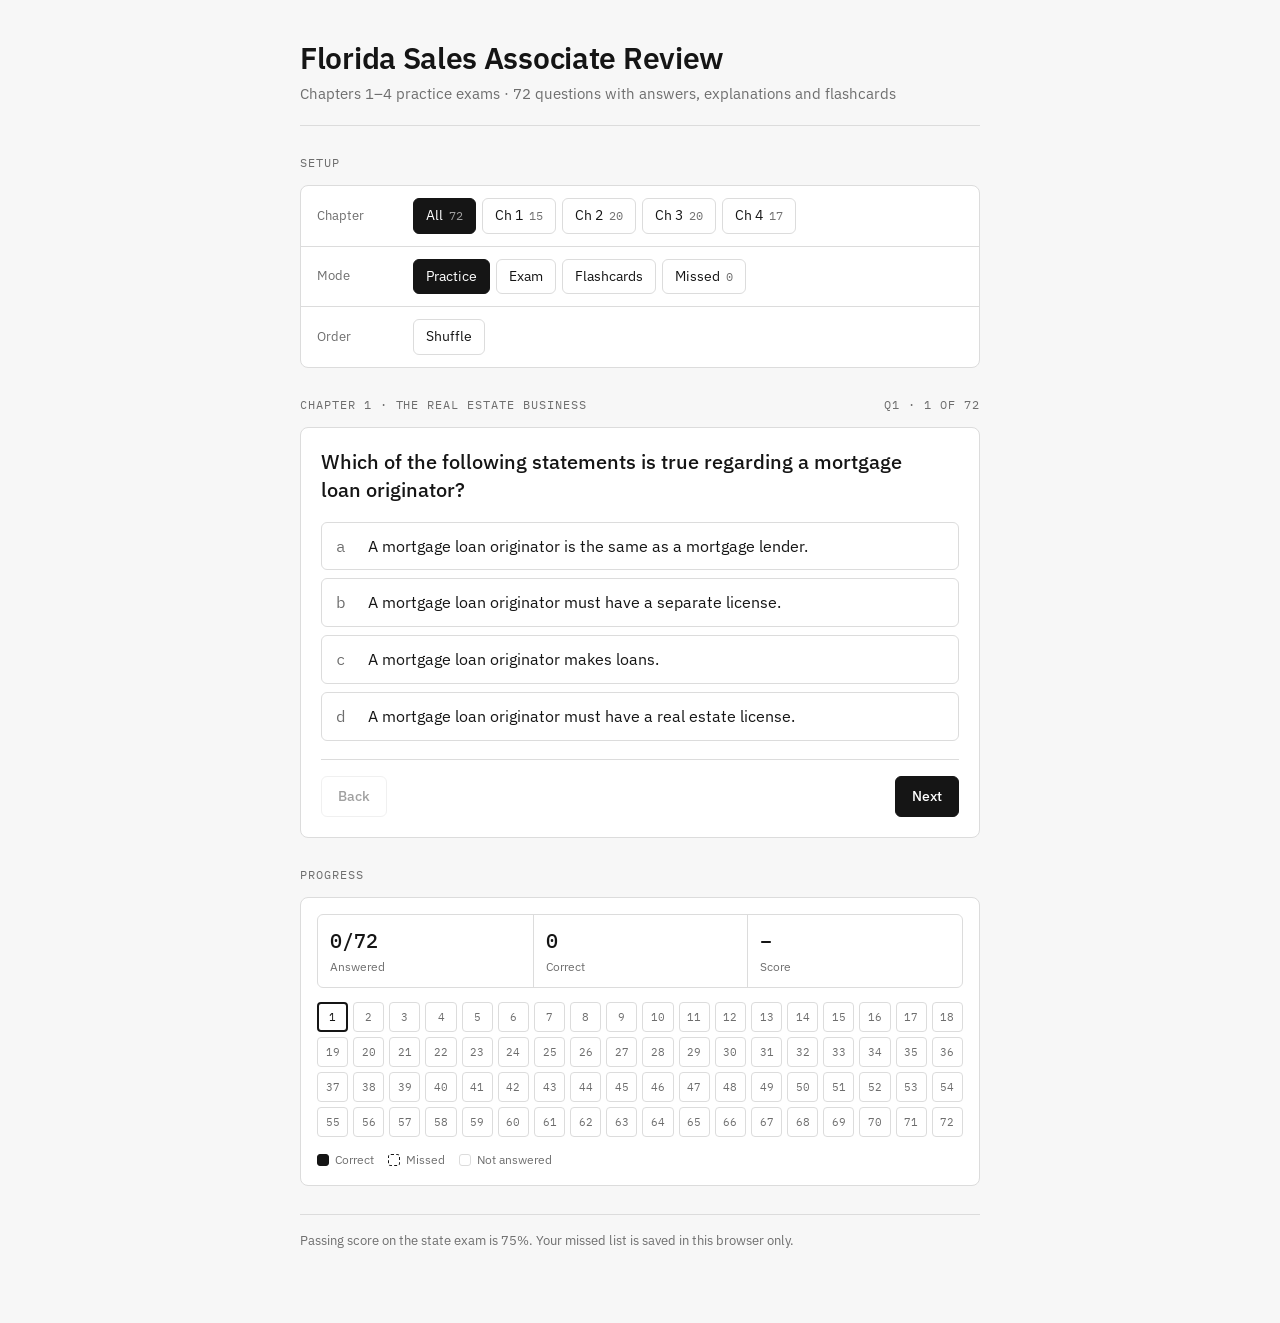
==== real-estate/index.html @ a00d0555 "Finish Chapter 3 deck from the book (56 cards) Group license, multiple licenses and null and void no" ====
<!doctype html>
<html lang="en">
<head>
<meta charset="utf-8">
<meta name="viewport" content="width=device-width, initial-scale=1, viewport-fit=cover">
<meta name="description" content="Practice exam questions for Chapters 1–4 of the Florida Real Estate Sales Associate pre-license course, with answers and explanations.">
<title>Florida Sales Associate Review</title>
<link rel="preconnect" href="https://fonts.googleapis.com">
<link rel="preconnect" href="https://fonts.gstatic.com" crossorigin>
<link rel="stylesheet" href="https://fonts.googleapis.com/css2?family=IBM+Plex+Sans:wght@400;500;600&family=IBM+Plex+Mono:wght@400;500&display=swap">
<style>
/* Layout: one narrow column of three labeled sections (Setup, Question, Progress); grayscale only */
:root{
  --bg:#f7f7f7; --surface:#ffffff; --ink:#151515; --muted:#6e6e6e; --line:#dcdcdc; --soft:#efefef;
  --f-body:"IBM Plex Sans",ui-sans-serif,system-ui,-apple-system,"Segoe UI",sans-serif;
  --f-mono:"IBM Plex Mono",ui-monospace,SFMono-Regular,Menlo,monospace;
}
@media (prefers-color-scheme: dark){:root:not([data-theme="light"]){
  --bg:#121212; --surface:#1b1b1b; --ink:#ececec; --muted:#9a9a9a; --line:#333333; --soft:#262626; color-scheme:dark}}
:root[data-theme="dark"]{
  --bg:#121212; --surface:#1b1b1b; --ink:#ececec; --muted:#9a9a9a; --line:#333333; --soft:#262626; color-scheme:dark}
*{box-sizing:border-box}
[hidden]{display:none!important}
html{-webkit-text-size-adjust:100%}
body{background:var(--bg);color:var(--ink);font-family:var(--f-body);font-size:16px;line-height:1.55;
  padding-left:max(16px,env(safe-area-inset-left,0px));padding-right:max(16px,env(safe-area-inset-right,0px));padding-block:32px 64px}
.wrap{max-width:680px;margin:0 auto;display:flex;flex-direction:column;gap:28px}
header{display:flex;flex-direction:column;gap:6px;padding-bottom:20px;border-bottom:1px solid var(--line)}
h1{font-weight:600;font-size:clamp(24px,5vw,30px);line-height:1.2;margin:0;letter-spacing:-.01em}
.sub{color:var(--muted);margin:0;font-size:15px}

.section{display:flex;flex-direction:column;gap:12px}
.section-h{display:flex;justify-content:space-between;align-items:baseline;gap:12px;
  font-family:var(--f-mono);font-size:12px;letter-spacing:.08em;text-transform:uppercase;color:var(--muted)}
.panel{background:var(--surface);border:1px solid var(--line);border-radius:8px}

/* Setup */
.setup .row{display:grid;grid-template-columns:84px 1fr;gap:12px;align-items:center;padding:12px 16px}
.setup .row + .row{border-top:1px solid var(--line)}
.setup .key{font-size:13px;color:var(--muted)}
.seg{display:flex;flex-wrap:wrap;gap:6px;min-width:0}
.chip{font:inherit;font-size:14px;border:1px solid var(--line);background:var(--surface);color:var(--ink);
  padding:6px 12px;border-radius:6px;cursor:pointer}
.chip:hover{border-color:var(--ink)}
.chip[aria-pressed="true"]{background:var(--ink);border-color:var(--ink);color:var(--surface)}
.chip .n{font-family:var(--f-mono);font-size:12px;opacity:.6;margin-left:6px}
.chip:focus-visible,.opt:focus-visible,.btn:focus-visible,.dot:focus-visible{outline:2px solid var(--ink);outline-offset:2px}

/* Question */
.card{padding:20px;display:flex;flex-direction:column;gap:18px}
.qtext{font-weight:500;font-size:clamp(18px,4vw,20px);line-height:1.4;margin:0;text-wrap:pretty}
.opts{display:flex;flex-direction:column;gap:8px}
.opt{font:inherit;text-align:left;display:grid;grid-template-columns:22px 1fr auto;gap:10px;align-items:start;width:100%;
  background:var(--surface);border:1px solid var(--line);border-radius:6px;padding:11px 14px;color:var(--ink);cursor:pointer}
.opt:hover:not(:disabled){border-color:var(--ink)}
.opt .k{font-family:var(--f-mono);color:var(--muted)}
.opt .tag{font-family:var(--f-mono);font-size:12px;color:var(--muted);white-space:nowrap}
.opt.sel{border-color:var(--ink);background:var(--soft)}
.opt.right{border:2px solid var(--ink);padding:10px 13px;background:var(--soft)}
.opt.right .k,.opt.right .tag{color:var(--ink)}
.opt.wrong{border-style:dashed;color:var(--muted)}
.opt.wrong .txt{text-decoration:line-through}
.opt:disabled{cursor:default}
.why{background:var(--soft);border-radius:6px;padding:12px 14px;display:flex;flex-direction:column;gap:4px}
.why strong{font-size:14px;font-weight:600}
.why p{margin:0}
.nav{display:flex;gap:8px;justify-content:space-between;flex-wrap:wrap;padding-top:16px;border-top:1px solid var(--line)}
.nav .right{display:flex;gap:8px;flex-wrap:wrap}
.btn{font:inherit;font-weight:500;font-size:14px;border-radius:6px;padding:9px 16px;cursor:pointer;border:1px solid var(--line);background:var(--surface);color:var(--ink)}
.btn:hover:not(:disabled){border-color:var(--ink)}
.btn.primary{background:var(--ink);border-color:var(--ink);color:var(--surface)}
.btn:disabled{opacity:.4;cursor:default}

/* Flashcards */
.flash{font:inherit;color:var(--ink);width:100%;min-height:260px;display:flex;flex-direction:column;justify-content:center;align-items:center;
  gap:14px;text-align:center;padding:28px 22px;background:var(--surface);border:1px solid var(--line);border-radius:8px;cursor:pointer;
  box-shadow:0 1px 0 var(--line),0 4px 0 -1px var(--surface),0 5px 0 -1px var(--line)}
.flash:hover{border-color:var(--ink)}
.flash:focus-visible{outline:2px solid var(--ink);outline-offset:2px}
.flash.back{background:var(--soft)}
.flash .side{font-family:var(--f-mono);font-size:12px;letter-spacing:.08em;text-transform:uppercase;color:var(--muted)}
.flash .fq{font-weight:500;font-size:clamp(18px,4vw,21px);line-height:1.4;max-width:46ch;text-wrap:pretty}
.flash .fa{font-weight:600;font-size:clamp(18px,4vw,21px);line-height:1.4;max-width:46ch;text-wrap:pretty}
.flash .fa .k{font-family:var(--f-mono);font-weight:500;margin-right:8px}
.flash .fw{color:var(--muted);max-width:52ch;font-size:15px}
.flash .hint{font-size:13px;color:var(--muted)}
@media (prefers-reduced-motion:no-preference){.flash .fq,.flash .fa,.flash .fw{animation:fadeIn .18s ease-out}}
@keyframes fadeIn{from{opacity:.2}to{opacity:1}}

/* Progress */
.progress{padding:16px;display:flex;flex-direction:column;gap:14px}
.stats{display:grid;grid-template-columns:repeat(3,1fr);gap:0;border:1px solid var(--line);border-radius:6px}
.stat{padding:10px 12px;display:flex;flex-direction:column;gap:2px}
.stat + .stat{border-left:1px solid var(--line)}
.stat b{font-family:var(--f-mono);font-weight:500;font-size:20px;font-variant-numeric:tabular-nums}
.stat span{font-size:12px;color:var(--muted)}
.rail{display:grid;grid-template-columns:repeat(auto-fill,minmax(30px,1fr));gap:5px}
.dot{height:30px;border-radius:4px;border:1px solid var(--line);background:var(--surface);font-family:var(--f-mono);font-size:11px;
  display:grid;place-items:center;cursor:pointer;color:var(--muted);padding:0}
.dot.cur{border:2px solid var(--ink);color:var(--ink)}
.dot.ok{background:var(--ink);border-color:var(--ink);color:var(--surface)}
.dot.no{border-style:dashed;border-color:var(--ink);color:var(--ink);text-decoration:line-through}
.dot.ans{background:var(--soft);color:var(--ink)}
.legend{display:flex;flex-wrap:wrap;gap:14px;font-size:12px;color:var(--muted)}
.legend i{display:inline-block;width:12px;height:12px;border-radius:3px;border:1px solid var(--line);vertical-align:-2px;margin-right:6px}
.legend .l-ok{background:var(--ink);border-color:var(--ink)}
.legend .l-no{border:1px dashed var(--ink)}

/* Score */
.score{padding:20px;display:flex;flex-direction:column;gap:16px}
.big{font-family:var(--f-mono);font-size:48px;font-weight:500;line-height:1;font-variant-numeric:tabular-nums}
.pass{font-weight:500}
.bars{display:flex;flex-direction:column;gap:8px}
.bar{display:grid;grid-template-columns:84px 1fr 48px;gap:10px;align-items:center;font-size:14px}
.track{height:8px;border-radius:4px;background:var(--soft);overflow:hidden}
.fill{height:100%;background:var(--ink)}
.bar .v{font-family:var(--f-mono);font-size:13px;text-align:right;font-variant-numeric:tabular-nums}
.empty{color:var(--muted);text-align:center;padding:28px 16px}
footer{color:var(--muted);font-size:13px;padding-top:16px;border-top:1px solid var(--line)}
@media (max-width:440px){.setup .row{grid-template-columns:1fr;gap:8px}}
@media (prefers-reduced-motion:no-preference){.opt,.chip,.dot,.btn{transition:background .12s,border-color .12s}}
</style>
</head>
<body>
<div class="wrap">
  <header>
    <h1>Florida Sales Associate Review</h1>
    <p class="sub">Chapters 1–4 practice exams · 72 questions with answers, explanations and flashcards</p>
  </header>

  <section class="section setup" aria-labelledby="h-setup">
    <div class="section-h" id="h-setup"><span>Setup</span></div>
    <div class="panel">
      <div class="row">
        <span class="key">Chapter</span>
        <div class="seg" id="chapters" role="group" aria-label="Chapter"></div>
      </div>
      <div class="row">
        <span class="key">Mode</span>
        <div class="seg" role="group" aria-label="Mode">
          <button class="chip" id="m-practice" data-mode="practice">Practice</button>
          <button class="chip" id="m-exam" data-mode="exam">Exam</button>
          <button class="chip" id="m-flash" data-mode="flash">Flashcards</button>
          <button class="chip" id="m-missed" data-mode="missed">Missed<span class="n" id="missedN">0</span></button>
        </div>
      </div>
      <div class="row">
        <span class="key">Order</span>
        <div class="seg"><button class="chip" id="shuffle" aria-pressed="false">Shuffle</button></div>
      </div>
    </div>
  </section>

  <section class="section" aria-labelledby="h-q">
    <div class="section-h" id="h-q"><span id="qLabel">Question</span><span id="qCount"></span></div>
    <div class="panel" id="main"></div>
  </section>

  <section class="section" aria-labelledby="h-p">
    <div class="section-h" id="h-p"><span>Progress</span></div>
    <div class="panel progress">
      <div class="stats">
        <div class="stat"><b id="sDone">0</b><span>Answered</span></div>
        <div class="stat"><b id="sRight">0</b><span id="sRightL">Correct</span></div>
        <div class="stat"><b id="sPct">–</b><span>Score</span></div>
      </div>
      <div class="rail" id="rail" aria-label="Question navigator"></div>
      <div class="legend"><span><i class="l-ok"></i><span id="lgOk">Correct</span></span><span><i class="l-no"></i><span id="lgNo">Missed</span></span><span><i></i>Not answered</span></div>
    </div>
  </section>

  <footer>Passing score on the state exam is 75%. Your missed list is saved in this browser only.</footer>
</div>

<script>
const CH = {1:"The Real Estate Business",2:"License Law & Qualifications",3:"License Law & Commission Rules",4:"Authorized Relationships"};
const Q = [
// ---------- Chapter 1 ----------
[1,"Which of the following statements is true regarding a mortgage loan originator?",["A mortgage loan originator is the same as a mortgage lender.","A mortgage loan originator must have a separate license.","A mortgage loan originator makes loans.","A mortgage loan originator must have a real estate license."],1,"Loan originators are licensed separately under F.S. 494. They take applications and negotiate terms; the lender is the one that actually funds the loan."],
[1,"A real estate appraiser's fee for professional service is based on which of the following?",["A percentage of the property's gross income","A percentage of the fair market value of the property","The time and difficulty of the appraisal","A percentage of the property's sales price"],2,"Basing the fee on value or price would give the appraiser a stake in the result. The fee reflects the work involved."],
[1,"Which of the following best describes the real estate brokerage business?",["Service business","Simple business","Business with few opportunities available","Construction business"],0,"Brokers sell a service: bringing buyers and sellers together. They don't produce a product."],
[1,"When a developer completes construction of a new subdivision, all streets, electric, water, and sewer installation are finished and deeded to the city or county. What is this process called?",["A quit claim deed","An easement","Annexation","Dedication"],3,"Dedication is giving private land or improvements to the public for public use."],
[1,"All of the following are responsibilities of a property manager, EXCEPT:",["Renting property for an absentee owner","Collecting rent","Overseeing maintenance","Preparing leases"],3,"Renting, collecting rent and maintenance are core property-management work. Drafting a lease from scratch is legal work for an attorney."],
[1,"What does the term \"farming\" refer to in real estate?",["Specializing in one geographic area","Working in a cooperative manner","Specializing in agricultural properties","Specializing in the sales of orange groves or cattle farms"],0,"Farming means working one neighborhood or area so you become the go-to agent there."],
[1,"Which insurance policies can a real estate licensee offer to the public without additional state licensing?",["Flood insurance","Fire insurance","Renter's insurance","None of the above"],3,"Selling any insurance requires a separate insurance license."],
[1,"What is the purpose of the National Association of REALTORS?",["Preserve the right of individuals to own real property through an exchange of information","Organize antigovernment activities","Promote unethical practice of real estate professionals","Award unearned educational designations"],0,"NAR's mission is protecting the right to own property and sharing information among members."],
[1,"What does the designation of REALTOR signify?",["Anyone in possession of a real estate license is a REALTOR.","The designation identifies the real estate professional as a member of NAR.","The designation is evidence that the licensee has an extensive background in the real estate profession.","The designation is evidence that the licensee has completed extensive real estate studies."],1,"REALTOR is a trademark that means NAR membership. It says nothing about experience or education."],
[1,"A developer contracts to build a home according to the buyer's specifications. This is an example of which type of building?",["Tract","Custom","Speculative","Subdivision"],1,"Built to a specific buyer's specs is custom. Speculative is built before a buyer exists."],
[1,"The federal, state, and local governments all play a role in the regulation of real estate. In which of the following areas would the local government have the most impact?",["Property taxes, building moratoriums, and zoning","Primary and secondary mortgage markets","Documentary stamp taxes, intangible taxes, and note taxes","Civil rights enforcement and monetary policy"],0,"Counties and cities set zoning, building moratoriums and property taxes. Doc stamps are state; mortgage markets and monetary policy are federal."],
[1,"Which of the following best describes licensees who are involved in business opportunity brokerage?",["They must be able to analyze financial statements and understand balance sheets.","They are not required to know much about the business they are selling.","They must have a separate license.","They never become involved in the tax aspects of the business."],0,"Selling a business means valuing it, so you need to read its financials. No separate license is required."],
[1,"Real estate licensees are expected to be knowledgeable in all of the following areas, EXCEPT:",["Marketing","Valuation","Property transfer","Accounting"],3,"Marketing, valuation and property transfer are everyday licensee work. Accounting is a separate profession."],
[1,"Which service provided by real estate licensees requires the most experience and knowledge?",["Property management","Counseling","Appraising","Agricultural sales"],1,"Counseling means giving expert advice across every area of real estate, so it takes the broadest experience."],
[1,"An appraiser, who is registered, licensed, or certified under F.S. 475, Part II, must be utilized in which of the following?",["All appraisals","Comparative market analysis (CMA)","Broker price opinion (BPO)","Valuation in non-federally related transactions"],0,"Only a registered, licensed or certified appraiser may perform an \"appraisal.\" Licensees can still give CMAs and BPOs."],
// ---------- Chapter 2 ----------
[2,"In what year was the Florida Real Estate Commission created?",["1932","1925","1923","1919"],2,"FREC was created in 1923."],
[2,"What is the purpose of the real estate license law?",["To protect the public","To protect licensees","To clarify the law","To grant licenses"],0,"License law exists to protect the public from incompetent or dishonest practitioners."],
[2,"Why was the Florida Real Estate Commission created?",["To protect the public","To administer and enforce the law","To discipline licensees","To award professional designations"],0,"Same reason as the law itself: protecting the public. Enforcement and discipline are how it does that."],
[2,"A sales associate failed to complete the required post-license education prior to renewal. What is the status of the license?",["Revoked","Suspended","Involuntarily inactive","Void"],3,"A sales associate who misses post-license education has a null and void license. They would have to start over."],
[2,"What does the registration of an active sales associate with the Department refer to?",["Placing and keeping on record the sales associate's name and home address","Placing and keeping on record the sales associate's name, home address, and business address of their employing broker","The broker's name and business address","Placing and keeping on record the sales associate's name and the business address of their employer"],1,"Registration records the licensee's name, home address and the employing broker's business address."],
[2,"How may a licensed sales associate be paid by their owner-developer?",["On a salary basis only","On a commission basis only","On a commission basis without a bonus","On a commission or salary basis"],3,"A sales associate registered with an owner-developer can be paid salary or commission."],
[2,"What are the minimum employment requirements for a licensed sales associate to qualify for a real estate broker's license?",["Employed for 6 months under one actively licensed broker","Employed for 12 months under one actively licensed broker","Employed for 24 months under one or more actively licensed brokers","Employed for 6 months under one or more actively licensed brokers"],2,"24 months active as a sales associate under one or more brokers, within the 5 years before applying."],
[2,"How many hours of post-license education are required to renew a broker license?",["14","30","45","60"],3,"Brokers need 60 hours post-license. Sales associates need 45."],
[2,"All of the following services require a real estate license, EXCEPT:",["Leasing","Mortgaging","Buying","Selling"],1,"Mortgage activity is licensed under F.S. 494, not 475."],
[2,"All of the following information appears on a Florida real estate license, EXCEPT:",["The seal of the state of Florida","An expiration date","The signature of the governor","The name of the secretary of Department of Business and Professional Regulation"],2,"The license shows the state seal, an expiration date and the DBPR secretary's name. The governor does not sign it."],
[2,"What must an applicant for a real estate license do if they have been convicted of a crime?",["The applicant must disclose the crime only if it was a felony or resulted in jail time.","The applicant does not need to disclose it on the application unless there was an order of restitution.","The applicant must disclose all arrests and convictions.","The applicant must disclose all convictions on the application."],3,"Every conviction must be disclosed, including pleas of guilty or no contest and sealed records. Arrests alone are not required."],
[2,"Which condition must exist for an applicant to qualify for a Florida real estate license?",["The applicant must be a citizen of the United States.","The applicant must be a Florida resident.","The applicant must be at least 21 years of age.","The applicant must have a high school education or equivalent."],3,"Requirements are age 18, a high school diploma or equivalent, and honesty and good character. Citizenship and residency are not required."],
[2,"Which of the following statements best describes an attorney-in-fact?",["An attorney-in-fact must be a member of the Florida Bar.","An attorney-in-fact may be paid a commission for services of real estate.","An attorney-in-fact is authorized by a power of attorney to act for another.","An attorney-in-fact is required to hold an active real estate license."],2,"An attorney-in-fact is anyone holding a power of attorney. They don't need to be a lawyer and can't take a commission."],
[2,"Which individual is exempt from the licensing requirements of Florida Statute 475?",["A partner in a real estate partnership who receives compensation in excess of their interest in the partnership for performance of real estate services on behalf of the partnership","A condominium manager who is paid on a commission basis for rentals of less than one year","An appraiser who is certified under Florida Statute 475, Part II, when performing brokerage services","An attorney who performs legal duties in connection with a real estate transaction"],3,"Attorneys doing legal work are exempt. The partner is paid beyond their share, the condo manager is paid commission, and the appraiser is doing brokerage, so none of them are exempt."],
[2,"Complete this statement. An actively licensed attorney who is a member in good standing with the Florida Bar ______.",["May charge commissions in connection with real estate activities","Is exempt from continuing education requirements to maintain a real estate license","Is not allowed to simultaneously hold a real estate license","May be licensed as a broker but not as a sales associate"],1,"Florida Bar members who hold a real estate license are exempt from the continuing education requirement."],
[2,"What is a broker associate?",["A broker who employs sales associates","A sales associate","A broker who is employed as a sales associate","A sales associate who is employed as a broker"],2,"A broker associate holds a broker license but works under another broker, the way a sales associate does."],
[2,"Florida has an agreement with some other states that recognizes the similarity in education and experience requirements for licensees. What is the agreement called?",["Reciprocity","Mutual recognition","Cooperative licensure","Intrastate licensing"],1,"Florida uses mutual recognition agreements. Applicants from those states take a 40-question Florida law exam."],
[2,"Which of the following statements is true regarding a plumber who has been appointed by a court to appraise a small business?",["The plumber is in violation of F.S. 475.","The plumber may charge a commission.","The plumber may do so and be paid a fee.","The plumber must first be licensed under F.S. 475, Part II."],2,"Anyone appointed by a court is exempt and may be paid a fee."],
[2,"All of the following individuals are exempt from the real estate license law, EXCEPT:",["Employees of a corporation who are paid on a salary basis","Partners in a partnership who receive a pro rata share of the profits","Condominium managers who rent units within the complex for periods up to one year","Funeral directors performing duties of real estate for compensation"],3,"Funeral directors have no exemption. Doing real estate work for pay requires a license."],
[2,"A Georgia broker with extensive experience in conducting auctions was asked by a local real estate broker to auction a small motel in Jacksonville. The auction did not result in a sale. The Florida broker paid the Georgia broker for out-of-pocket expenses, but did not pay a commission. Which of the following statements is correct?",["The Georgia broker violated license law.","The Florida broker did not violate license law.","The Florida broker is not subject to discipline by the Commission.","The transaction is perfectly within the license law."],0,"Auctioning Florida real estate in expectation of compensation requires a Florida license. Not getting paid does not cure it, and the Florida broker also violated the law by using an unlicensed person."],
// ---------- Chapter 3 ----------
[3,"The Department of Business and Professional Regulation has the authority to issue all of the following, EXCEPT:",["A cease-and-desist order","A subpoena","An injunction","A notice of noncompliance"],2,"Only a court issues an injunction. DBPR can go to court to ask for one."],
[3,"What is the maximum number of years a member may serve on the Florida Real Estate Commission?",["4","8","12","No maximum"],3,"Members serve 4-year terms and may not serve more than two consecutive terms, but there is no maximum number of years overall."],
[3,"Which statement is true regarding the secretary of the Department of Business and Professional Regulation?",["The secretary is a member of the Florida Real Estate Commission.","The secretary is appointed by the governor.","The secretary must be an attorney.","The secretary answers to the state legislature in the performance of duties."],1,"The governor appoints the DBPR secretary, with Senate confirmation."],
[3,"The Division of Real Estate is an administrative part of which of the following?",["The state of Florida","The Department of Commerce","The Department of Banking","The Department of Business and Professional Regulation"],3,"The Division of Real Estate sits inside DBPR."],
[3,"Which statement is true regarding examination questions and answers?",["They are published in the Administrative Weekly before appearing in an examination.","They may not be challenged.","They may be reviewed by any member of the public upon request.","They are confidential."],3,"Exam questions and answers are confidential. Applicants can still challenge a question through the proper process."],
[3,"Which of the following entities issues real estate licenses?",["The state of Florida","The Department of Business and Professional Regulation","The Department of Revenue","The Florida Real Estate Commission"],1,"FREC decides who qualifies. DBPR actually issues the license."],
[3,"After being active in the real estate business for over five years, a licensee's license expired on September 30th. What is the status of the license on October 1st?",["Suspended","Revoked","Involuntary inactive","Voluntary inactive"],2,"A license that isn't renewed goes involuntary inactive. After 2 years in that status it becomes null and void."],
[3,"The Florida Real Estate Commission held a meeting for the purpose of passing a new rule. This is an exercise of which Commission power?",["Executive","Quasi-legislative","Quasi-judicial","Ministerial"],1,"Making rules is quasi-legislative. Deciding discipline cases is quasi-judicial."],
[3,"Which of the following statements is true regarding the director of the Division of Real Estate?",["The director is appointed by the secretary of the Department of Business and Professional Regulation.","The director is a member of the Florida Real Estate Commission.","The director is not subject to confirmation or approval by the Florida Real Estate Commission.","The director answers only to the governor in the performance of their duties."],0,"The DBPR secretary appoints the director, subject to FREC approval."],
[3,"The Department of Business and Professional Regulation is created by which statute?",["F.S. 120","F.S. 455","F.S. 475","F.S. 494"],1,"F.S. 455 covers DBPR. 475 is real estate, 120 is administrative procedure, 494 is mortgage."],
[3,"If an applicant for a real estate license provides false information, they commit which of the following criminal violations?",["First-degree misdemeanor","Second-degree misdemeanor","Second-degree felony","Third-degree felony"],3,"Giving false information to get a license is a third-degree felony."],
[3,"What action may the Department take if it determines that an unlicensed person has operated in violation of a law or rule under its administration?",["None, since the Department has no jurisdiction over unlicensed individuals.","It may issue an injunction prohibiting such activity in the future.","It may imprison the violator for up to five years.","An administrative fine of up to $5,000 may be imposed."],3,"DBPR can fine unlicensed activity up to $5,000 per offense. It cannot imprison anyone or issue an injunction itself."],
[3,"Educational requirements of applicants for a real estate license are promulgated under what authority of the Florida Real Estate Commission?",["Ministerial","Executive","Quasi-legislative","Quasi-judicial"],2,"Setting education requirements is rulemaking, which is quasi-legislative."],
[3,"When is a request for the renewal of a license effective?",["When received by the Department","The day following expiration","On the date the application is mailed","On the date indicated on the license"],0,"A renewal request takes effect when DBPR receives it."],
[3,"When does a real estate license expire?",["On the date shown on the license","Every two years","On the effective date","At the end of one year"],0,"A license expires on the date printed on it, either March 31 or September 30."],
[3,"New Commission rules must be approved by which of the following?",["The Department of Business and Professional Regulation","The secretary of state","The governor","No one"],3,"FREC adopts its own rules without anyone else signing off."],
[3,"How long may a license remain in voluntary inactive status?",["Two years","Four years","Ten years","Indefinitely"],3,"A voluntarily inactive license can stay that way as long as it keeps getting renewed."],
[3,"Which of the following best describes certificates that are entered into court as evidence?",["Of no value","Disqualified","Prima facie evidence","Proof of a fact"],2,"DBPR certificates count as prima facie evidence: accepted as true unless someone disproves them."],
[3,"Violations of the Commission rules are prosecuted by which agency?",["Florida BAR Association","Department of Business and Professional Regulation","Florida State Attorney General","Sheriff of the county in which the violation occurred"],1,"DBPR investigates and prosecutes rule violations. FREC hears the case and decides."],
[3,"A sales associate is employed by a broker Monday through Friday and for a builder on the weekends. The sales associate feels the added experience is beneficial especially since both employers pay an attractive commission split. Which statement is correct?",["The sales associate must obtain a group license.","Multiple licenses are required in this situation.","This arrangement violates the license law.","This is permissible if both employers agree to the arrangement."],2,"A sales associate can be registered with only one employer at a time."],
// ---------- Chapter 4 ----------
[4,"Who owes fiduciary duties in a single agency relationship?",["The broker only","The principal only","Both parties","Neither party"],0,"The agent (broker) owes fiduciary duties to the principal. It doesn't run the other way."],
[4,"All of the following activities are exempt from the requirement to provide disclosures under the Brokerage Relationship Disclosure Act, EXCEPT:",["Sales staff at a new development center","Showing property to a party that is not being represented","A bona fide open house or model home showing that does not involve eliciting confidential information, the execution of a contractual offer or an agreement for representation, or negotiations concerning price terms, or conditions of a potential sale","Responding to general factual questions from a potential buyer or seller concerning properties that have been advertised for sale"],1,"Showing property to an unrepresented buyer is real brokerage work, so the disclosure is required."],
[4,"As an agent, a broker is employed by and acts on behalf of whom?",["A buyer","A seller","A customer","A principal"],3,"The principal is the person who hires the agent. That can be a buyer or a seller; a customer is the other party."],
[4,"In which of the following situations does a general agency relationship exist?",["When a broker is employed to market a property","When a sales associate is working with a customer","When a sales associate is employed by a broker","When a broker is employed by a buyer"],2,"A sales associate can do many tasks for their broker, which makes it general agency. Marketing one property is special agency."],
[4,"Broker Joan just received an oral offer to purchase a listed property. No earnest money accompanied the oral offer. Which of the following statements is correct?",["Joan must present the offer.","Joan should not present the offer since no earnest money deposit was received.","Joan must advise the customer that an earnest money deposit is required to make an offer valid.","Joan should reject the offer on behalf of the seller."],0,"Every offer must be presented to the seller, oral or written, with or without a deposit."],
[4,"Which of the following statements best describes a transaction broker?",["A transaction broker is an agent of both parties.","A transaction broker has fiduciary duties to the seller.","A transaction broker has fiduciary duties to the buyer.","A transaction broker may provide limited representation to both parties."],3,"A transaction broker gives limited representation to one or both parties and is not a fiduciary."],
[4,"An agent failed to advise a principal regarding the value of the owner's property prior to accepting a listing. Which fiduciary duty did the agent breach?",["Loyalty","Disclosure","Accounting","Obedience"],1,"The agent must disclose everything that affects the principal's interests, including the property's value."],
[4,"What is an agent required to do in an agency relationship?",["Obtain the highest price possible.","Attempt to obtain the most favorable price and terms on behalf of the principal.","Obtain the lowest price possible.","Negotiate the transaction to receive the highest possible commission."],1,"The duty is to try for the best price and terms for the principal. No agent can guarantee a result."],
[4,"When can an agent disclose confidential or harmful information about a principal?",["At any time","During the fiduciary relationship period only","After the transaction is completed and the fiduciary relationship is over","Never"],3,"Confidentiality continues after the relationship ends, unless the principal permits it or the law requires it."],
[4,"Each of the following is contained in the definition of a residential transaction, EXCEPT:",["Unimproved property intended for four units or fewer","Agricultural properties of ten acres or less","Leases with options to purchase all or a portion of improved property of four or fewer residential units","Dispositions of business interests involving property of five or more residential units"],3,"Residential means 1–4 units, vacant land for 1–4 units, or agricultural land of 10 acres or less. Five or more units is not residential."],
[4,"All of the following provide control of agency relationships, EXCEPT:",["F.S. 475","Common law","The Brokerage Relationship Disclosure Act","The Department of Financial Services"],3,"Agency is governed by F.S. 475, the Disclosure Act and common law. Financial Services has no role."],
[4,"Which of the following statements best describes policy and procedures manuals?",["Policy and procedures manuals are maintained by all real estate offices.","Policy and procedures manuals are required by law.","Policy and procedures manuals are a major cause of arguments.","Policy and procedures manuals are useful in maintaining good relations within a brokerage office."],3,"They aren't required, but they set expectations and prevent disputes inside the office."],
[4,"A broker has appointed two sales associates to act as agents in a nonresidential transaction, one for the seller and one for the buyer. Which statement is correct?",["This is an illegal dual agency.","The sales associates are referred to as designated sales associates.","Buyer and seller must have combined assets of $1 million.","The FREC will revoke the licenses of the broker and both sales associates."],1,"In nonresidential deals a broker can designate one associate for each side. Each party must have assets of $1 million or more (each, not combined)."],
[4,"Each of the following relationships is adversarial, EXCEPT:",["Arm's length","Buyer beware","Caveat emptor","Fiduciary"],3,"A fiduciary relationship is one of trust. The other three describe parties on opposite sides."],
[4,"In which circumstance are licensees expected to act with fairness and honesty?",["Single agency only","Transaction brokerage only","Nonrepresentation only","Any real estate transaction"],3,"Honesty and fair dealing are owed in every relationship, including no brokerage relationship."],
[4,"According to the Brokerage Relationship Disclosure Act, which is the only brokerage relationship form that must be signed or initialed?",["Single Agency Disclosure","Transaction Broker Disclosure","Consent to Transition to Transaction Broker","Important Information Disclosure"],2,"The principal must sign or initial the Consent to Transition before the broker changes from single agent to transaction broker."],
[4,"Which of the following statements is correct regarding a broker's authority to act on behalf of the principal?",["A broker can refuse offers on behalf of the principal.","A broker can buy the listed property without consent of the principal.","A broker must follow all legal instructions of the principal or withdraw.","A broker must ignore the instructions of a principal when the instructions are not in the best interests of the principal."],2,"Obedience means following all lawful instructions. If the broker can't, they withdraw."]
].map((r,i)=>({id:i,ch:r[0],q:r[1],o:r[2],a:r[3],why:r[4]}));
// number within chapter
{const c={};Q.forEach(x=>{c[x.ch]=(c[x.ch]||0)+1;x.num=c[x.ch];});}

// ---------- Flashcard decks ----------
// One deck per chapter. Each card: [front, back] or [front, back, note].
// A chapter with an empty deck uses its practice questions as cards until real cards are added.
const DECKS = {
  1: [
    ["Real estate brokerage", "A business in which a broker acts as an agent or intermediary between two or more people in the sale, purchase or rental of real estate, for compensation.", "Main activities: marketing, property transfer, market conditions and valuation."],
    ["Absentee owner", "Someone who buys income property as an investment and depends on professionals to manage it.", "These professionals are property managers."],
    ["Property management", "Managing income property for owners while maximizing the profitability of the investment.", "Absentee ownership is a big reason property management keeps growing."],
    ["Property manager", "Locates tenants, collects rent, and handles payment of taxes, insurance and other expenses.", "Paid a percentage of the rents collected. Does NOT write leases, but may assist with attorney-prepared leases."],
    ["Community association manager (CAM)", "A property manager working for a community association needs a CAM license when the association has more than 10 units or an annual budget over $100,000.", "F.S. 468.431(2)"],
    ["Business broker", "A real estate broker who specializes in the listing and sale of businesses.", "Must be able to analyze financial statements and understand balance sheets. No separate license needed."],
    ["Business opportunity", "The sale of a business, which includes going concern value in addition to the real property.", ""],
    ["Going concern value", "The value of a business as an operating company: its income, tangible and intangible assets, goodwill and property value.", ""],
    ["Appraisal", "Developing an independent, impartial and objective analysis or opinion of the value of real property.", "Appraisal fees are based on the time, effort and expense involved, never on the property's value."],
    ["Appraiser", "A person who develops appraisals. Must be registered, licensed or certified under F.S. 475, Part II.", "Appraisers must follow USPAP."],
    ["Comparative market analysis (CMA)", "A value estimate a licensee prepares from recent sales of similar properties in the same neighborhood.", "It uses many appraisal concepts but may NOT be called an appraisal."],
    ["Broker price opinion (BPO)", "A licensee's estimate of a property's likely selling price, often ordered by a lender in a short sale.", "Real estate licensees may be asked to complete a BPO. Less thorough than an appraisal, but more analysis than a basic CMA."],
    ["FIRREA", "Financial Institutions Reform, Recovery, and Enforcement Act of 1989.", "Title XI requires appraisals in federally related transactions to be done by state licensed or certified appraisers."],
    ["USPAP", "Uniform Standards of Professional Appraisal Practice, developed by the Appraisal Foundation.", "All appraisals, federally related or not, must be prepared in compliance with USPAP."],
    ["Federally related transaction", "A transaction in which a federally regulated lending institution makes a loan secured by real property.", "Requires an appraisal by a licensed or certified appraiser."],
    ["Counseling", "Analyzing existing or potential projects and giving expert advice, usually for a flat fee.", "Requires the highest level of knowledge and experience of any real estate service."],
    ["Farm area (target market)", "Concentrating on one neighborhood, or on one type or style of property.", "Called farming. Considered one of the best ways to succeed in real estate."],
    ["Multiple listing service (MLS)", "A marketing tool that puts your listings in front of thousands of other licensees, with a detailed database of properties for sale or lease.", "Access usually comes with local REALTOR association membership."],
    ["Follow-up", "Staying in touch with past customers to earn referrals and repeat business.", "Contact them at least twice a year: the anniversary of their purchase, flyers, notes or postcards with your name, photo and contact info."],
    ["Residential transaction", "Sale of improved residential property of 4 units or fewer, unimproved land intended for 4 units or fewer, or agricultural property of 10 acres or less.", "Also leases with an option to buy 4 or fewer units, and business interests in property of 4 or fewer units. F.S. 475.278(5)(a). Most licensees work in residential."],
    ["Agricultural sales", "Sales of farm and ranch property.", "Two common characteristics: large amounts of land and large sums of money."],
    ["Mortgage loan originator (MLO)", "An individual or business that arranges loans between lenders and borrowers. They do NOT make loans.", "Must have a separate license issued by the Florida Department of Financial Services (FDFS)."],
    ["Where can mortgage loans be obtained?", "Mortgage companies, commercial banks, savings and loans, credit unions, life insurance companies, trusts and individuals.", "Marked as a test question in your notes."],
    ["Property insurance", "A separate license is required to sell insurance.", "Property in a flood hazard area must have flood insurance to qualify as security for a loan."],
    ["Three phases of development and construction", "1. Land acquisition\n2. Subdividing and development\n3. Construction", "The subdivision plat map gets recorded during subdividing."],
    ["Subdivision plat map", "Map of a subdivision showing named streets and numbered blocks and lots, recorded once approved by the city or county.", "Building permits cannot be issued until the plat is part of the public record."],
    ["Dedication", "Ownership of the streets and sidewalks is conveyed from the developer to the city or county.", ""],
    ["Custom building", "Built to the customer's specifications.", "Know the definitions and examples of all three building types for the test."],
    ["Speculative building", "Built before a buyer is secured.", ""],
    ["Tract building", "A developer acquires a large tract of land, records a subdivision plat map, and uses a model center to sell.", ""],
    ["National Association of REALTORS (NAR)", "The nation's largest trade and professional association. Goal: preserving the right of individuals to own real property through an exchange of information.", "Members agree to follow a strict Code of Ethics."],
    ["REALTOR", "A registered trademark that may be used only by members of NAR.", "Having a license does not make someone a REALTOR."],
    ["Florida REALTORS (FAR)", "The Florida Association of REALTORS, the largest trade association in the state.", "Offers legal advice, forms, market studies, technology and education to members."],
    ["Local Board (Association) of REALTORS", "Joining a local board also gives membership in FAR and NAR.", "If a broker is a member, all of their sales associates must also join. Non-members may not call themselves REALTORS and don't get MLS access."],
    ["Role of government: local level", "Planning and zoning, property taxation, building and health codes, and building moratoriums.", "Marked as on the test in your notes."],
    ["Role of government: state level", "Developments of Regional Impact (DRI), DEP and DEO; roads, waterways and multi-county issues.", "The state can offer opportunities like tax reductions."],
    ["Role of government: federal level", "Legislation and policy, especially lending. The Federal Reserve's monetary policy has a daily effect on real estate.", ""]
  ],
  2: [
    ["Purpose of the license law (F.S. 475)", "To protect the public.", "F.S. 475 is the Florida Real Estate License Law. Your note: 475 = protect the public."],
    ["Caveat emptor", "\"Let the buyer beware.\" Before license laws, there was no warranty that a property was fit for ordinary use.", "The exception was fraud: if the seller actively concealed defects or made material misrepresentations."],
    ["1919", "California enacted the first real estate license law.", "Your note: important. 1919 is the first real estate license law."],
    ["1923", "Florida enacted its first real estate license law.", "It didn't work well: violations had to be pursued in the courts, which was slow and expensive."],
    ["1925", "The Florida Real Estate Commission (FREC) was created to administer and enforce the law.", "This removed the need for court enforcement."],
    ["1941", "The Real Estate License Law was officially designated Chapter 475 of the Florida Statutes.", ""],
    ["1979 and 1982", "1979: the Commission was renamed the Board of Real Estate and placed under the new Department of Professional Regulation (DPR).\n1982: a Division of Real Estate was created and the name Florida Real Estate Commission was restored.", ""],
    ["1991", "F.S. 475 was split into Part I (real estate licensees) and Part II (appraisers).", "Part II created the Florida Real Estate Appraisal Board (FREAB) for appraisers in federally related transactions."],
    ["1993", "The Department of Professional Regulation and the Department of Business Regulation were combined into the Department of Business and Professional Regulation (DBPR).", "New disclosure requirements were also added to F.S. 475 that year."],
    ["FREC", "Florida Real Estate Commission. Called \"the Commission.\"", ""],
    ["DBPR", "Department of Business and Professional Regulation. Called \"the Department.\"", "The Division of Real Estate (DRE) sits inside DBPR."],
    ["License / Licensee", "License: any permit, registration, certificate or license issued by the Department.\nLicensee: any person who has been issued one.", ""],
    ["When is a real estate license required?", "When ALL four are present:\n1. Performing a service of real estate\n2. In the state of Florida\n3. For another\n4. For compensation", "Unless the person is exempt under the law."],
    ["Compensation", "Anything of value paid, received, expected to be paid, or expected to be received in exchange for a service.", "Even an expected payment counts."],
    ["\"A BAR SALE\"", "The most common services of real estate:\nAppraising\nBuying, Auctioning, Renting\nSelling, Advertising, Leasing, Exchanging", "Others: business brokerage, listing, property management, syndicating, timeshares, counseling."],
    ["Auctioning real estate", "Real estate licensees may auction real estate without a separate auctioneer's license.", "Using by-bidders to drive up the price (with no intent to buy) is illegal."],
    ["Exemptions", "F.S. 475.011 lists persons and entities that may perform real estate services for compensation without a license.", "Examples: attorneys doing legal work, court-appointed people, salaried employees, condo managers for rentals under one year."],
    ["Sales associate", "Someone new to real estate who completes the pre-license requirements and must be employed by a real estate broker or owner-developer.", "Sales associates are NEVER paid directly by a customer. They are paid only by their employing broker."],
    ["Broker", "A person who performs real estate services for another and receives compensation for them.", "May open an office and hire sales associates and broker associates."],
    ["Broker associate", "Someone who holds a broker license but chooses to work under another broker, in a sales associate capacity.", ""],
    ["Education requirements: sales associate vs broker", "Sales associate: pre-license, then post-license, then biennial continuing education.\nBroker: their own broker pre-license and post-license, then biennial CE.", "Biennial = every two years."],
    ["Experience to apply for a broker license", "Active sales associate for at least 24 months, under one or more brokers, within the 5 years before applying.", "Working for an owner-developer does NOT count."],
    ["Other ways to qualify for a broker license", "Licensed for 24 months in another state or nation within the last 5 years; salaried government employees doing real estate work for 24 months within 5 years; DBPR investigators with 24 months of experience.", "F.A.C. 61J2-2.027(1)(b)"],
    ["General qualifications for licensure", "Social Security number, at least 18 years old, high school diploma or equivalent, honest, truthful, trustworthy and of good character.", "F.S. 475.17(1)"],
    ["Must you be a Florida resident or U.S. citizen?", "No. Neither is required for a Florida real estate license.", "F.S. 455.10"],
    ["Three licensing phases", "1. Pre-licensing\n2. Post-licensing\n3. Continuing education", ""],
    ["Pre-licensing steps", "1. Pass the course final exam with 70% or higher\n2. Submit the application and fee\n3. Submit electronic fingerprints\n4. Pass the state exam with 75% or higher (inactive license)\n5. File employment (active license)", ""],
    ["Post-licensing", "Complete the required post-license course final exam and pay the renewal fee before the first renewal.", "Sales associates: 45 hours. Brokers: 60 hours."],
    ["Continuing education (CE)", "Required for every 2-year renewal after the first one: complete the CE and pay the fee.", "Ignorance of the requirements is not an excuse."],
    ["Mutual recognition", "Agreements between Florida and a few states that recognize similar education and experience requirements.", "Applicants skip pre-licensing and take a 40-question Florida law exam (75%, or 30 correct). This is NOT reciprocity. Florida has no reciprocity."],
    ["Mutual recognition states", "Alabama, Arkansas, Connecticut, Georgia, Illinois, Kentucky, Mississippi, Nebraska, Rhode Island and West Virginia.", "Check the DBPR website for the current list."],
    ["Nonresident licensees", "Must take all post-license and continuing education, the same as Florida licensees.", ""],
    ["Florida resident (for mutual recognition)", "Anyone who has lived in Florida 4 months or more in the past year, or currently lives here intending to stay 4 months or more.", "An RV, hotel or rental unit counts as a residence."],
    ["Initial license application", "Form DBPR RE 1, submitted online with the fee.", "The same form is used for Florida residents, nonresidents and mutual recognition applicants."],
    ["Electronic fingerprints", "Required for all applicants. Sent to the Florida Department of Law Enforcement (FDLE) and the FBI.", "Kept for 12 months. If they expire before you apply, you must submit new ones."],
    ["Background question 1", "Have you ever been convicted or found guilty of, or pled guilty or nolo contendere to, a crime, regardless of adjudication?", "Disclose ALL convictions, felony or misdemeanor. Only minor traffic offenses are left out. DUI is not a minor traffic offense."],
    ["Nolo contendere", "A plea of no contest.", "It must be disclosed on the application."],
    ["Adjudication withheld", "A sentence such as probation, community service or a fine is imposed, but there is no formal conviction.", "It must still be disclosed."],
    ["Expunge", "To have criminal records removed by a court. The defendant must petition the court; it isn't automatic.", "Saying \"I thought it was expunged\" is not a valid excuse for leaving an offense off the application."],
    ["Affirmation by written declaration", "The applicant affirms, under penalty of perjury, that every fact on the application is true.", "False information can lead to criminal penalties, fines, suspension or revocation."],
    ["Application review timeline", "DBPR has 30 days to review an application for errors or omissions, and must approve or deny it within 90 days of a complete application.", "F.S. 120.60. Your note: 30 days to review, 90 days to approve or deny."],
    ["Application denied for a minor error", "It is denied \"without prejudice\" and returned for correction.", "Falsifying the application can make the candidate ineligible for a license."],
    ["Owner-developer", "A person or company that owns property and employs sales associates to sell or rent its own property.", "May pay its sales associates salary or commission. It doesn't count toward broker experience."],
    ["Application approval", "Once approved, the applicant must pass the state exam within 2 years.", "Otherwise they must file a new application. F.S. 475.181(2)"],
    ["Application denial", "The applicant is notified in writing with the reasons, and has 21 days to request a formal hearing before an administrative law judge.", "Under F.S. 120, the Administrative Procedure Act."],
    ["Fee waiver for military veterans and spouses", "DBPR waives the initial licensing fee, application fee and unlicensed activity fee.", "Apply within 60 months after an honorable discharge. F.S. 455.213(13)"],
    ["Active-duty service members and spouses", "DBPR issues a professional license to active-duty members, or their spouses, who hold the same license in another state or U.S. territory.", "The initial application fee is waived, but exam fees are not."],
    ["Sales associate pre-license course (FREC I)", "63 hours including the final exam: real estate principles, practices, basic real estate law and license law.", "Pass the timed 100-question final with 70% or higher. The course completion certificate is good for 2 years."],
    ["Who is exempt from the pre-license course?", "Anyone with a four-year degree in real estate from an accredited college or university.", "Your note: a 4-year degree in real estate will exempt you."],
    ["Florida attorneys and education", "Exempt from the 63-hour pre-license course and from continuing education. NOT exempt from post-license.", "They still have to take the state exam, with a copy of their Florida Bar card."],
    ["Pre-license classroom attendance", "Missing more than 8 classroom hours disqualifies the student from the final exam.", "Missed hours must be made up, and the final taken, within 30 days of the original exam date."],
    ["Failing the course final exam", "The student may take an alternate final after waiting at least 30 days, within one year of the original exam.", "Failing the alternate means retaking the whole course."],
    ["Broker pre-license course (FREC II)", "72 hours including the final exam.", "Pass with 70% or higher."],
    ["State license exam", "100 multiple-choice questions: 45 on license law, 45 on principles and practices, 10 on math.", "Pass with 75% (75 correct). Results are pass/fail only and the questions are confidential."],
    ["After passing the state exam", "The applicant gets an inactive license.", "To be active, a sales associate must be employed by a broker or owner-developer and register that employment with DBPR."],
    ["Failing the state exam", "The applicant gets a score breakdown by category and can schedule a review of the missed questions.", "Any challenge must be written during the scheduled review."],
    ["Exam in a foreign language", "Given in the applicant's native language only if 15 or more applicants request it.", "The full cost is paid by those applicants. F.S. 455.11"],
    ["Who can a sales associate work for?", "Only ONE broker or owner-developer at a time, and only that employer may pay them.", "Your note: a sales associate may only be employed under one broker."],
    ["Owner-developer and unlicensed salespeople", "An owner-developer can use unlicensed salespeople to sell its own property if they're paid a salary.", "If it pays commissions or transaction fees, it must hire licensees."],
    ["Change of status form", "Form DBPR RE 11. A newly licensed sales associate can't practice until it's filed to activate the license.", "The testing service's letter acts as a temporary license until the real one arrives."],
    ["Registration vs licensure", "Licensure: the granting of a license to practice.\nRegistration: keeping on record the name and address of an individual or business.", "Individuals are licensed AND registered. Businesses are registered only. DRE keeps the registration list."],
    ["What's on a Florida real estate license?", "Licensee's name and address, license type, effective date, expiration date, the state seal, the governor's name and the DBPR secretary's name.", "No signatures! Possession of a license is prima facie evidence that the holder is licensed."],
    ["Sales associate first renewal", "Complete the 45-hour post-license course before the initial license expires.", "Miss it and the license is VOID. To come back: take the 63-hour course and pass the state exam again."],
    ["Broker first renewal", "Complete 60 hours of post-license education before the initial license expires.", "Miss it and the license is void. They can revert to an active sales associate by taking a 14-hour CE course within 6 months."],
    ["Post-license requirements", "Sales associate: 45 hours, pass with 75% or higher.\nBroker: 60 hours, pass with 75% or higher.", "No state exam. The course provider reports completion to DBPR."],
    ["Pre-license vs post-license scores", "Sales associate: 63 hours at 70%, then 45 hours at 75%.\nBroker: 72 hours at 70%, then 60 hours at 75%.", ""],
    ["Post-license classroom attendance", "Missing more than 10% of the instruction means you can't take the final exam.", "Make up the hours and take the final within 30 days."],
    ["Continuing education (CE) hours", "14 hours every 2-year renewal after the first renewal, for brokers and sales associates, active or inactive.", "Miss it and the license goes involuntary inactive. Distance courses need 80% or higher on a 30-question exam."],
    ["Keeping course certificates", "Keep pre-license, post-license and CE certificates for at least 2 years.", "DBPR can audit. A licensee whose courses weren't reported can't renew."],
    ["Attorneys-at-law (exemption)", "May perform legal services for clients: prepare documents, handle closings, give legal advice.", "They may NOT receive sales commissions or referral fees without a real estate license."],
    ["Attorneys-in-fact (exemption)", "People given authority under a power of attorney to act for someone else, such as signing documents.", ""],
    ["Certified public accountants (exemption)", "May do accounting work for clients, prepare documents and handle closings.", "May NOT receive sales commissions or referral fees without a license."],
    ["Court appointees (exemption)", "Trustees, receivers, masters in chancery and court-appointed appraisers.", "May be paid a fee or salary, but not a commission."],
    ["Salaried employees of certain entities (exemption)", "Employees of government agencies, railroads, rural electric cooperatives and public utilities doing real estate work for their employer.", ""],
    ["Salaried apartment employees (exemption)", "Employees working in an apartment community's onsite rental office.", "A tenant can receive up to $50 for referring a new tenant to the same complex."],
    ["Individuals (exemption)", "May buy, sell or perform real estate services for themselves without a license.", ""],
    ["Partners in a partnership (exemption)", "Exempt when each partner gets a pro rata share of profits based on their ownership.", "If any partner gets more than their ownership share, ALL the partners violate the license law."],
    ["Corporations (exemption)", "Corporations that sell, exchange or lease their own real property.", ""],
    ["Salaried employees of owners (exemption)", "Salaried employees may perform real estate services for their employer.", "Any bonus, commission or transaction pay beyond salary requires a license."],
    ["Personal property dealers (exemption)", "People who deal only in personal property transactions.", "Mortgages are personal property, but dealing in them needs a mortgage loan originator license."],
    ["Other exemptions", "Cemetery lot salespersons; renting a mobile home lot or recreational lot in a mobile home park or travel park.", ""],
    ["Salaried condo/co-op managers (exemption)", "Exempt when renting units within their complex for periods of no more than one year.", ""],
    ["Radio, TV and cable employees (exemption)", "May handle real estate tied to the FCC license.", "If the transaction includes physical land or buildings, a broker is needed for that part."],
    ["Graduate appraising students (exemption)", "Full-time graduate students in an approved appraising degree program, under a licensed or certified appraiser.", "Reports are issued in the supervising appraiser's name."],
    ["Timeshares (exemption)", "Owners reselling timeshare periods they bought for their own use, and timeshare exchange companies following F.S. 721.18.", ""],
    ["Appraisers (exemption)", "Appraisers certified or licensed under F.S. 475, Part II, doing authorized appraisal work, and unit-rule railroad appraisers for tax purposes.", ""],
    ["Transient rentals and securities dealers (exemption)", "Anyone renting hotel, motel or rooming-house space; SEC-registered dealers selling a business enterprise to an accredited investor.", "The securities exemption doesn't cover the land and buildings in the deal."],
    ["Prima facie evidence", "Evidence that's accepted as true unless someone proves otherwise.", "Certificates from the Department are prima facie evidence in court."]
  ],
  3: [
    ["DBPR", "Department of Business and Professional Regulation. Created by F.S. 455 to license, oversee and regulate businesses and professions in Florida.", "Part of the governor's executive branch, governed by F.S. 120, structured under F.S. 20.165. Your note: know statutes 475 and 455."],
    ["Secretary of DBPR", "The head of the Department. Appointed by the governor and confirmed by the senate.", "No term limit: serves at the pleasure of the governor. Main offices are in Tallahassee."],
    ["When should a profession be regulated? (F.S. 455)", "Only when unregulated practice can harm the public's health, safety or welfare; the harm clearly outweighs any anticompetitive effect; the public isn't protected by other laws; and less restrictive regulation isn't available.", "The intent of F.S. 455: regulate in the most cost-efficient way, keep license costs down and maximize public access."],
    ["Division of Real Estate (DRE)", "The DBPR division that protects the public by regulating real estate and appraisal licensees through education and compliance.", "Offices are in Orlando and can't move without the legislature's permission."],
    ["Director of the Division of Real Estate", "Appointed by the DBPR secretary, subject to approval by a majority of FREC.", "A salaried state employee who runs the Division day to day."],
    ["F.S. 475: the four parts", "Part I: brokers, sales associates and schools (FREC, rules in 61J2)\nPart II: appraisers (FREAB, rules in 61J1)\nPart III: Commercial Real Estate Sales Commission Lien Act\nPart IV: Commercial Real Estate Leasing Commission Lien Act", "Parts III and IV let a broker place a lien for an earned commission on commercial property."],
    ["How DBPR, DRE and FREC fit together", "DBPR delegates real estate rule-making and discipline to FREC. FREC has only 7 members and no employees, so the Division does the day-to-day work.", "Your note: DBPR → DRE → FREC (7 members)."],
    ["DBPR duties", "1. Investigate applicants, licensees and unlicensed persons\n2. Prosecute violations of laws or rules\n3. Issue, renew and reissue licenses", ""],
    ["Injunctions", "DBPR can SEEK an injunction from a court. It can't issue one itself.", "Used against a licensee who ignores a Department order, or against unlicensed activity."],
    ["DBPR enforcement powers", "Cease-and-desist orders, subpoenas, oaths, depositions, and notices of noncompliance or citations.", "Citation fines can't exceed $5,000. Unlicensed activity can be fined up to $5,000 per offense."],
    ["Mediation", "For economic offenses that licensees can fix. The parties have 14 days after a mediator contacts them to agree to mediate.", "It must be resolved within 60 days."],
    ["Unlicensed activity enforcement", "A $5 fee from every applicant and renewal pays for it.", "As plaintiff in a civil action, DBPR can seek a penalty of $500 to $5,000 per offense."],
    ["Giving false information to get a license", "A felony of the third degree.", "F.S. 455.2275"],
    ["License renewal cycle", "Licenses are issued and renewed on a 2-year (biennial) cycle.", "A license can be denied or suspended for failing to pay court-ordered child support."],
    ["Real estate school permits", "Every school, and each school location, needs a DBPR permit. Every instructor needs a permit to teach.", "Permits last 2 years and expire September 30 of odd-numbered years."],
    ["Testing new applicants", "DBPR's Division of Professions handles testing through a private testing service.", "Exam questions are confidential. Stealing or copying them is a third-degree felony."],
    ["FREC", "Florida Real Estate Commission: an administrative agency with powers delegated under F.S. 475 and F.A.C. 61J2.", ""],
    ["Executive powers", "Keeping licensees and the public informed through publications (promulgation), plus investigating complaints.", "Can be used by the chairperson alone or delegated to any member by quorum vote."],
    ["Quasi-legislative powers", "Making and passing rules. FREC rules are in F.A.C. Chapter 61J2.", "Cannot be delegated. Rules need no outside approval and take effect 20 days after filing with the Secretary of State."],
    ["Quasi-judicial powers", "Disciplining: deny an application, reprimand, fine, place on probation, suspend or revoke.", "Cannot be delegated; requires a quorum vote."],
    ["Ministerial powers", "Record keeping and clerical work.", "Done by Division employees, since FREC has no staff."],
    ["FREC's four powers (memory card)", "Executive: keep licensees and the public informed.\nQuasi-legislative: make and pass rules.\nQuasi-judicial: impose discipline.\nMinisterial: record keeping.", "From your sticky note."],
    ["FREC discipline options", "Deny an application, reprimand, fine up to $5,000 per offense, probation, suspension up to 10 years, or revocation.", "FREC must tell the Division of Florida Condominiums whenever it disciplines a licensee."],
    ["FREC composition", "7 members appointed by the governor and confirmed by the senate:\n4 brokers active for the past 5 years\n1 broker or sales associate active for the past 2 years\n2 lay members never licensed", "At least one member must be 60 or older."],
    ["FREC terms", "4-year terms, staggered so no more than two expire in one year.", "No more than two consecutive terms, but no maximum number of years overall. A replacement serves the rest of the term."],
    ["FREC meetings", "At least once a month, usually in the Division offices in Orlando. A chairperson and vice chairperson are elected each year.", "A quorum, a majority (4 of 7), must be present to act."],
    ["CE credit for attending FREC", "Licensees can earn 3 hours of specialty CE per renewal cycle by attending one legal docket session.", "The legal docket is the first day of a two-day meeting. Contact the Division in advance."],
    ["Prima facie evidence", "Latin for \"on the face of it.\" FREC's certified documents are presumed true unless other evidence contradicts them.", "A rebuttable presumption. Certificates are signed by the chair or vice chair and bear the official seal."],
    ["Initial license expiration", "Valid for a maximum of 2 years. All licenses expire on either March 31 or September 30.", "Example: issued April 15, 2023, it expires March 31, 2025. September 30, 2025 would be over the 2-year maximum."],
    ["Initial issue", "The first license in a category, issued when the applicant passes the state exam. It starts inactive.", "It becomes active once employment is filed on the DBPR transaction form."],
    ["Renewal", "Replaces the prior license and lasts 2 years. DBPR mails a renewal notice about 60 days before expiration to the last known address.", "Renew before expiration, with the fee and an affirmation that post-license or CE is done."],
    ["Missing the first renewal", "The license becomes null and void. A sales associate has to start over with a new initial license.", "A broker can instead revert to a sales associate by completing 14 hours of CE within 6 months. Your note: failing to renew = null and void."],
    ["Subsequent renewals", "Complete the 14-hour CE before each renewal after the first.", "Miss it and the license goes involuntary inactive (up to 2 years)."],
    ["Military licensees", "May keep their license in good standing without renewing or paying fees for 2 years after discharge, if they don't practice real estate.", "Spouses stationed outside Florida are exempt while married and for 2 years after discharge. F.S. 455.02"],
    ["Reissue", "A new license issued when the licensee's information changes, like a name or address, or when one is lost.", "Notify the Department within 10 days of a change. Your note: request a reissued license after updating information."],
    ["Active license", "Required to perform real estate services. Passing the exam and filing employment with a broker or owner-developer makes it active.", "Keeping it active means completing education, paying fees and renewing on time."],
    ["Ceases to be in force", "A sales associate's license status when they change employers, until the change is filed.", "Notify the Commission no later than 10 days after the change."],
    ["Inactive license", "Can't legally be used to perform real estate services for compensation.", "There are two types: voluntary inactive and involuntary inactive."],
    ["Voluntary inactive", "The licensee chooses not to practice, but still pays fees, completes CE and renews on time.", "Can stay this way indefinitely and activate any time by filing a DBPR transaction form."],
    ["Involuntary inactive", "The licensee didn't renew a second or later license, or didn't meet CE.", "Your note: you don't renew. Can stay this way up to 2 years."],
    ["Getting out of involuntary inactive", "Months 1–12: 14-hour CE plus a fee.\nMonths 13–24: 28-hour reactivation course plus a fee.", "Not fixed within 2 years? The license automatically expires (null and void). F.S. 475.183(2)"],
    ["Void and ineffective license", "A license that looks valid on its face but isn't. No services can be performed under it.", "If a broker's license is suspended, revoked or void, all of their employees' licenses become automatically inactive."],
    ["Brokerage firm with no active broker", "If a corporation, partnership, LLP or LLC has no active broker registered, the firm's registration and every licensee in the firm become automatically inactive.", "F.S. 475.17"],
    ["Cancelled license", "The licensee decides to stop practicing and returns the license to the Department.", ""],
    ["Current vs ineffective", "Current: the expiration date hasn't passed.\nIneffective (not current): the license wasn't renewed by its expiration date.", "Your note: ineffective = expired."],
    ["Active vs inactive", "Active: current, and employed by a broker or owner-developer.\nInactive: lost employment, didn't renew on time, or chose to be inactive.", "Your note: active and inactive depend on employment."],
    ["Suspended vs revoked", "Suspended: barred from practicing for a period of time.\nRevoked: permanently removed. No longer a licensee.", ""],
    ["Valid vs invalid", "Valid: current, active, and not suspended or revoked.\nInvalid: any one of those conditions is missing.", "A cancelled license is invalid. Licensees may only practice with a valid license."],
    ["Null and void", "A null and void license is no longer valid, and the license holder is out of the real estate business.", "Happens after missing the first-renewal post-license education, or after 2 years of involuntary inactive. Getting back in means starting over."],
    ["Probation", "A penalty that lets the licensee keep practicing under conditions set by FREC.", ""],
    ["Promulgation", "Officially publishing rules or information.", "Part of FREC's executive and quasi-legislative powers."],
    ["Multiple licenses", "A BROKER can be issued additional licenses to act in two or more capacities, by requesting multiple licenses.", "The broker must show a legitimate business reason that isn't harmful to the public or business associates. Not available to sales associates or broker associates. F.S. 475.215"],
    ["Group license", "One license for a sales associate or broker associate who works for one owner-developer with affiliated organizations providing real estate services in different geographic areas.", "The owner-developer must prove the properties are owned by different entities whose ownership is connected and essentially the same. F.S. 475.215, F.A.C. 61J2-6.006"],
    ["How many employers can a sales associate have?", "Only one registered employer at a time.", "The only exception is a group license with an owner-developer's affiliated companies. Applies to broker associates too."],
    ["Legal advice to DBPR, FREC and the Division", "Provided by the Department of Legal Affairs, part of the Florida Attorney General's office.", "Assistant attorneys may be assigned to the Division in Orlando. Their main purpose is to represent the citizens of Florida."],
    ["Outside counsel", "DBPR can hire outside lawyers and investigators when needed.", "The same outside person can't both give advice and provide legal services in the same matter. F.S. 455.221"]
  ],
  4: []
};
function deckFor(ch){
  const own=DECKS[ch]||[];
  if(own.length) return own.map((c,i)=>({id:`f${ch}-${i}`,ch,num:i+1,front:c[0],back:c[1],note:c[2]||"",custom:true}));
  return Q.filter(q=>q.ch===ch).map(q=>({id:`q${q.id}`,ch,num:q.num,front:q.q,back:q.o[q.a],key:L[q.a],note:q.why,custom:false}));
}

const store={get(k,d){try{const v=localStorage.getItem(k);return v?JSON.parse(v):d}catch(e){return d}},set(k,v){try{localStorage.setItem(k,JSON.stringify(v))}catch(e){}}};
let missed=new Set(store.get("flre-missed",[]));
const S={chapter:"all",mode:"practice",shuffle:false,list:[],i:0,answers:{},submitted:false,flipped:false};
const $=s=>document.querySelector(s);
const L="abcd";

function buildChapters(){
  const box=$("#chapters");
  const opts=[["all","All",Q.length],...[1,2,3,4].map(n=>[String(n),"Ch "+n,Q.filter(q=>q.ch===n).length])];
  box.innerHTML=opts.map(([v,t,n])=>`<button class="chip" data-ch="${v}" title="${v==="all"?"All chapters":CH[v]}">${t}<span class="n">${n}</span></button>`).join("");
  box.onclick=e=>{const b=e.target.closest("[data-ch]");if(!b)return;S.chapter=b.dataset.ch;start();};
}
function pool(){
  let p=Q.filter(q=>S.chapter==="all"||String(q.ch)===S.chapter);
  if(S.mode==="missed")p=p.filter(q=>missed.has(q.id));
  if(S.mode==="flash")p=[1,2,3,4].filter(c=>S.chapter==="all"||String(c)===S.chapter).flatMap(deckFor);
  if(S.shuffle){p=p.slice();for(let i=p.length-1;i>0;i--){const j=Math.floor(Math.random()*(i+1));[p[i],p[j]]=[p[j],p[i]];}}
  return p;
}
function start(){S.list=pool();S.i=0;S.answers={};S.submitted=false;S.flipped=false;render();}
function saveMissed(){store.set("flre-missed",[...missed]);}

function syncChips(){
  document.querySelectorAll("[data-ch]").forEach(b=>b.setAttribute("aria-pressed",b.dataset.ch===S.chapter));
  document.querySelectorAll("[data-ch]").forEach(b=>{const chs=b.dataset.ch==="all"?[1,2,3,4]:[+b.dataset.ch];
    b.querySelector(".n").textContent=chs.reduce((t,c)=>t+(S.mode==="flash"?deckFor(c).length:Q.filter(q=>q.ch===c).length),0);});
  document.querySelectorAll("[data-mode]").forEach(b=>b.setAttribute("aria-pressed",b.dataset.mode===S.mode));
  $("#shuffle").setAttribute("aria-pressed",S.shuffle);
  $("#missedN").textContent=missed.size;
}

function render(){
  syncChips();
  const main=$("#main");
  if(!S.list.length){
    main.innerHTML=`<div class="empty">${S.mode==="missed"?"No missed questions here yet. Anything you get wrong in Practice or Exam mode shows up in this list.":"No questions match."}</div>`;
    $("#qLabel").textContent="Question"; $("#qCount").textContent="";
    $("#rail").innerHTML=""; renderStats(); return;
  }
  if(S.mode==="exam"&&S.submitted&&S.i===-1){renderScore();return;}
  if(S.mode==="flash"){renderFlash();return;}
  const q=S.list[S.i], picked=S.answers[q.id];
  const reveal = S.mode!=="exam" ? picked!==undefined : S.submitted;
  const optsHtml=q.o.map((t,k)=>{
    let cls="opt", tag="";
    if(reveal){ if(k===q.a){cls+=" right";tag="Correct";} else if(k===picked){cls+=" wrong";tag="Your answer";} }
    else if(k===picked){cls+=" sel";tag="Selected";}
    return `<button class="${cls}" data-k="${k}" ${reveal?"disabled":""}><span class="k">${L[k]}</span><span class="txt">${t}</span><span class="tag">${tag}</span></button>`;
  }).join("");
  let why="";
  if(reveal){
    const ok=picked===q.a;
    why=`<div class="why"><strong>${picked===undefined?"Not answered.":ok?"Correct.":"Incorrect."} The answer is ${L[q.a]}.</strong><p>${q.why}</p></div>`;
  }
  const last=S.i===S.list.length-1;
  let right;
  if(S.mode==="exam"&&!S.submitted) right = (last?"":`<button class="btn" id="submit">Submit exam</button>`) +
      (last?`<button class="btn primary" id="submit">Submit exam</button>`:`<button class="btn primary" id="next">Next</button>`);
  else if(S.mode==="exam") right = `<button class="btn primary" id="toScore">Back to score</button>`;
  else right = `<button class="btn primary" id="next" ${last?"disabled":""}>Next</button>`;
  $("#qLabel").textContent=`Chapter ${q.ch} · ${CH[q.ch]}`;
  $("#qCount").textContent=`Q${q.num} · ${S.i+1} of ${S.list.length}`;
  main.innerHTML=`<article class="card" aria-live="polite">
    <h2 class="qtext">${q.q}</h2>
    <div class="opts">${optsHtml}</div>${why}
    <div class="nav"><button class="btn" id="prev" ${S.i===0?"disabled":""}>Back</button><div class="right">${right}</div></div>
  </article>`;
  main.querySelector(".opts").onclick=e=>{const b=e.target.closest(".opt");if(!b||b.disabled)return;choose(+b.dataset.k);};
  const on=(id,fn)=>{const el=document.getElementById(id);if(el)el.onclick=fn;};
  on("prev",()=>{S.i--;render();});
  on("next",()=>{S.i++;render();});
  on("submit",submitExam);
  on("toScore",()=>{S.i=-1;render();});
  renderRail();
}
function renderFlash(){
  const c=S.list[S.i], last=S.i===S.list.length-1, f=S.flipped;
  $("#qLabel").textContent=`Flashcards · Chapter ${c.ch} · ${CH[c.ch]}`;
  $("#qCount").textContent=`Card ${S.i+1} of ${S.list.length}`;
  const face = f
    ? `<span class="side">Back</span><span class="fa">${c.key?`<span class="k">${c.key}</span>`:""}${c.back.replace(/\n/g,"<br>")}</span>${c.note?`<span class="fw">${c.note}</span>`:""}`
    : `<span class="side">Front</span><span class="fq">${c.front}</span><span class="hint">Tap the card or press Space to flip</span>`;
  const right = f
    ? `<button class="btn" id="learn">Still learning</button><button class="btn primary" id="know">Know it</button>`
    : `<button class="btn" id="skip" ${last?"disabled":""}>Skip</button><button class="btn primary" id="flipBtn">Flip</button>`;
  $("#main").innerHTML=`<article class="card">
    <button class="flash${f?" back":""}" id="flip" aria-label="${f?"Show front":"Show back"}" aria-live="polite">${face}</button>
    <div class="nav"><button class="btn" id="prev" ${S.i===0?"disabled":""}>Back</button><div class="right">${right}</div></div>
  </article>`;
  const on=(id,fn)=>{const el=document.getElementById(id);if(el)el.onclick=fn;};
  const flip=()=>{S.flipped=!S.flipped;renderFlash();document.getElementById("flip").focus();};
  const go=d=>{S.i+=d;S.flipped=false;render();};
  const mark=k=>{ S.answers[c.id]=k?"know":"learn"; if(!last)go(1); else render(); };
  on("flip",flip); on("flipBtn",flip);
  on("prev",()=>go(-1)); on("skip",()=>go(1));
  on("know",()=>mark(true)); on("learn",()=>mark(false));
  renderRail();
}
const isRight=q=>S.mode==="flash"?S.answers[q.id]==="know":S.answers[q.id]===q.a;
function renderStats(){
  const fl=S.mode==="flash";
  $("#sRightL").textContent=fl?"Known":"Correct";
  $("#lgOk").textContent=fl?"Know it":"Correct";
  $("#lgNo").textContent=fl?"Still learning":"Missed";
  const ids=S.list.map(q=>q.id).filter(id=>S.answers[id]!==undefined);
  const reveal=S.mode!=="exam"||S.submitted;
  const right=S.list.filter(isRight).length;
  $("#sDone").textContent=`${ids.length}/${S.list.length}`;
  $("#sRight").textContent=reveal?right:"–";
  $("#sPct").textContent=reveal&&ids.length?Math.round(right/ids.length*100)+"%":"–";
}
function choose(k){
  const q=S.list[S.i];
  S.answers[q.id]=k;
  if(S.mode!=="exam"){
    if(k===q.a){ if(S.mode==="missed")missed.delete(q.id); } else missed.add(q.id);
    saveMissed();
  }
  render();
}
function submitExam(){
  S.submitted=true;
  S.list.forEach(q=>{ if(S.answers[q.id]===q.a)missed.delete(q.id); else missed.add(q.id); });
  saveMissed(); S.i=-1; render();
}
function renderRail(){
  $("#rail").innerHTML=S.list.map((q,i)=>{
    const p=S.answers[q.id]; let c="dot";
    const reveal=S.mode!=="exam"||S.submitted;
    if(p!==undefined)c+=reveal?(isRight(q)?" ok":" no"):" ans";
    if(i===S.i)c+=" cur";
    return `<button class="${c}" data-i="${i}" aria-label="${S.mode==="flash"?"Card":"Question"} ${i+1}">${i+1}</button>`;
  }).join("");
  $("#rail").onclick=e=>{const b=e.target.closest("[data-i]");if(!b)return;S.i=+b.dataset.i;S.flipped=false;render();};
  renderStats();
}
function renderScore(){
  const tot=S.list.length, right=S.list.filter(q=>S.answers[q.id]===q.a).length, pct=Math.round(right/tot*100);
  const by=[1,2,3,4].map(c=>{const qs=S.list.filter(q=>q.ch===c);return {c,n:qs.length,r:qs.filter(q=>S.answers[q.id]===q.a).length};}).filter(x=>x.n);
  $("#qLabel").textContent="Exam results"; $("#qCount").textContent=`${right} of ${tot} correct`;
  $("#main").innerHTML=`<div class="score">
    <div class="big">${pct}%</div>
    <div class="pass">${pct>=75?"Passing. The state exam requires 75%.":"Below the 75% the state exam requires. Review the missed questions in Progress below."}</div>
    <div class="bars">${by.map(b=>`<div class="bar"><span>Chapter ${b.c}</span><div class="track"><div class="fill" style="width:${b.r/b.n*100}%"></div></div><span class="v">${b.r}/${b.n}</span></div>`).join("")}</div>
    <div class="nav"><button class="btn" id="review">Review answers</button><button class="btn primary" id="again">Retake</button></div>
  </div>`;
  $("#review").onclick=()=>{S.i=0;render();};
  $("#again").onclick=start;
  renderRail();
}

document.querySelectorAll("[data-mode]").forEach(b=>b.onclick=()=>{S.mode=b.dataset.mode;start();});
$("#shuffle").onclick=()=>{S.shuffle=!S.shuffle;start();};
document.addEventListener("keydown",e=>{
  if(e.target.closest("input,textarea"))return;
  if(S.mode==="flash"&&(e.key===" "||e.key==="Enter")&&e.target.id!=="flip"&&!e.target.closest("button")){e.preventDefault();document.getElementById("flip")?.click();return;}
  if(S.mode==="flash"&&e.key===" "&&e.target.id==="flip")return;
  const k="abcd1234".indexOf(e.key.toLowerCase());
  if(k>=0&&S.i>=0){const b=document.querySelector(`.opt[data-k="${k%4}"]`);if(b&&!b.disabled)b.click();}
  if(e.key==="ArrowRight"){const n=document.getElementById(S.mode==="flash"?"skip":"next");if(n&&!n.disabled)n.click();}
  if(e.key==="ArrowLeft"){const p=document.getElementById("prev");if(p&&!p.disabled)p.click();}
});
buildChapters(); start();
</script>
</body>
</html>
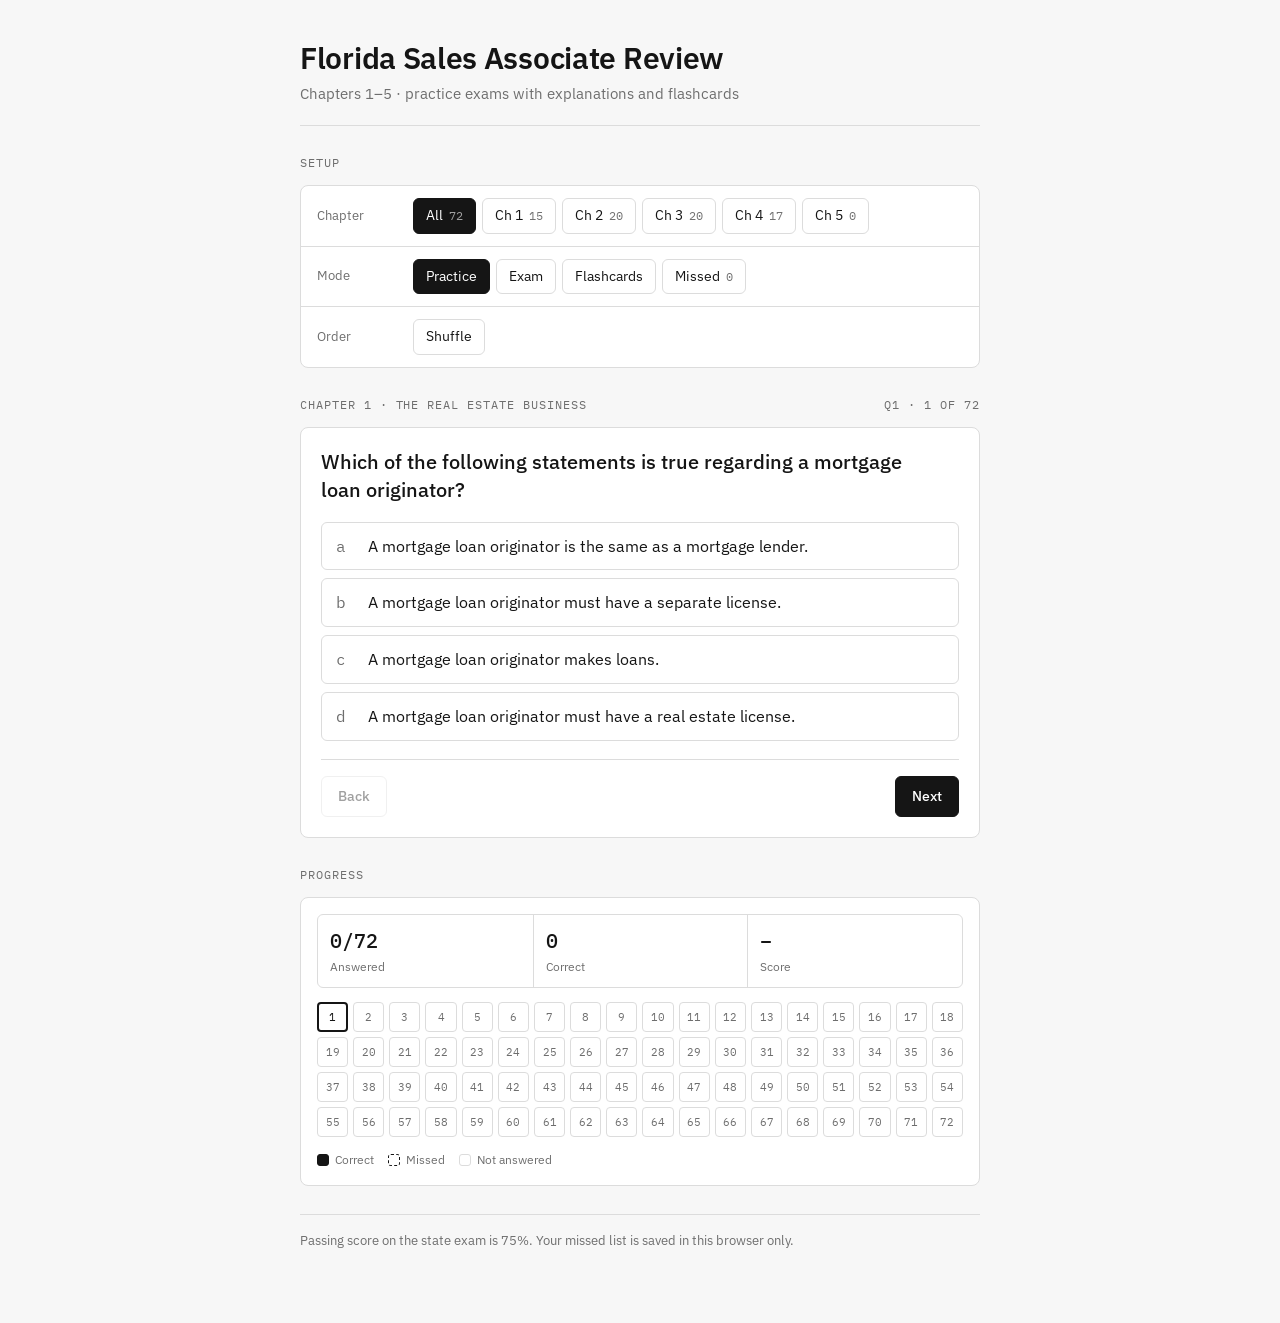
==== commit b5d7e77e: "Add Chapter 5 flashcard deck (46 cards) Brokerage offices and signs, advertising rules, escrow accou" ====
--- a/real-estate/index.html
+++ b/real-estate/index.html
@@ -3,7 +3,7 @@
 <head>
 <meta charset="utf-8">
 <meta name="viewport" content="width=device-width, initial-scale=1, viewport-fit=cover">
-<meta name="description" content="Practice exam questions for Chapters 1–4 of the Florida Real Estate Sales Associate pre-license course, with answers and explanations.">
+<meta name="description" content="Practice exam questions and flashcards for Chapters 1–5 of the Florida Real Estate Sales Associate pre-license course, with answers and explanations.">
 <title>Florida Sales Associate Review</title>
 <link rel="preconnect" href="https://fonts.googleapis.com">
 <link rel="preconnect" href="https://fonts.gstatic.com" crossorigin>
@@ -125,7 +125,7 @@
 <div class="wrap">
   <header>
     <h1>Florida Sales Associate Review</h1>
-    <p class="sub">Chapters 1–4 practice exams · 72 questions with answers, explanations and flashcards</p>
+    <p class="sub">Chapters 1–5 · practice exams with explanations and flashcards</p>
   </header>
 
   <section class="section setup" aria-labelledby="h-setup">
@@ -173,7 +173,8 @@
 </div>
 
 <script>
-const CH = {1:"The Real Estate Business",2:"License Law & Qualifications",3:"License Law & Commission Rules",4:"Authorized Relationships"};
+const CHS = [1,2,3,4,5];
+const CH = {1:"The Real Estate Business",2:"License Law & Qualifications",3:"License Law & Commission Rules",4:"Authorized Relationships",5:"Brokerage Activities & Procedures"};
 const Q = [
 // ---------- Chapter 1 ----------
 [1,"Which of the following statements is true regarding a mortgage loan originator?",["A mortgage loan originator is the same as a mortgage lender.","A mortgage loan originator must have a separate license.","A mortgage loan originator makes loans.","A mortgage loan originator must have a real estate license."],1,"Loan originators are licensed separately under F.S. 494. They take applications and negotiate terms; the lender is the one that actually funds the loan."],
@@ -326,8 +327,6 @@
     ["Must you be a Florida resident or U.S. citizen?", "No. Neither is required for a Florida real estate license.", "F.S. 455.10"],
     ["Three licensing phases", "1. Pre-licensing\n2. Post-licensing\n3. Continuing education", ""],
     ["Pre-licensing steps", "1. Pass the course final exam with 70% or higher\n2. Submit the application and fee\n3. Submit electronic fingerprints\n4. Pass the state exam with 75% or higher (inactive license)\n5. File employment (active license)", ""],
-    ["Post-licensing", "Complete the required post-license course final exam and pay the renewal fee before the first renewal.", "Sales associates: 45 hours. Brokers: 60 hours."],
-    ["Continuing education (CE)", "Required for every 2-year renewal after the first one: complete the CE and pay the fee.", "Ignorance of the requirements is not an excuse."],
     ["Mutual recognition", "Agreements between Florida and a few states that recognize similar education and experience requirements.", "Applicants skip pre-licensing and take a 40-question Florida law exam (75%, or 30 correct). This is NOT reciprocity. Florida has no reciprocity."],
     ["Mutual recognition states", "Alabama, Arkansas, Connecticut, Georgia, Illinois, Kentucky, Mississippi, Nebraska, Rhode Island and West Virginia.", "Check the DBPR website for the current list."],
     ["Nonresident licensees", "Must take all post-license and continuing education, the same as Florida licensees.", ""],
@@ -366,7 +365,7 @@
     ["Post-license requirements", "Sales associate: 45 hours, pass with 75% or higher.\nBroker: 60 hours, pass with 75% or higher.", "No state exam. The course provider reports completion to DBPR."],
     ["Pre-license vs post-license scores", "Sales associate: 63 hours at 70%, then 45 hours at 75%.\nBroker: 72 hours at 70%, then 60 hours at 75%.", ""],
     ["Post-license classroom attendance", "Missing more than 10% of the instruction means you can't take the final exam.", "Make up the hours and take the final within 30 days."],
-    ["Continuing education (CE) hours", "14 hours every 2-year renewal after the first renewal, for brokers and sales associates, active or inactive.", "Miss it and the license goes involuntary inactive. Distance courses need 80% or higher on a 30-question exam."],
+    ["Continuing education (CE) hours", "14 hours every 2-year renewal after the first renewal, for brokers and sales associates, active or inactive.", "Miss it and the license goes involuntary inactive. Distance courses need 80% or higher on a 30-question exam. Ignorance of the requirements is no excuse."],
     ["Keeping course certificates", "Keep pre-license, post-license and CE certificates for at least 2 years.", "DBPR can audit. A licensee whose courses weren't reported can't renew."],
     ["Attorneys-at-law (exemption)", "May perform legal services for clients: prepare documents, handle closings, give legal advice.", "They may NOT receive sales commissions or referral fees without a real estate license."],
     ["Attorneys-in-fact (exemption)", "People given authority under a power of attorney to act for someone else, such as signing documents.", ""],
@@ -386,7 +385,7 @@
     ["Timeshares (exemption)", "Owners reselling timeshare periods they bought for their own use, and timeshare exchange companies following F.S. 721.18.", ""],
     ["Appraisers (exemption)", "Appraisers certified or licensed under F.S. 475, Part II, doing authorized appraisal work, and unit-rule railroad appraisers for tax purposes.", ""],
     ["Transient rentals and securities dealers (exemption)", "Anyone renting hotel, motel or rooming-house space; SEC-registered dealers selling a business enterprise to an accredited investor.", "The securities exemption doesn't cover the land and buildings in the deal."],
-    ["Prima facie evidence", "Evidence that's accepted as true unless someone proves otherwise.", "Certificates from the Department are prima facie evidence in court."]
+    ["Prima facie evidence", "Evidence that's accepted as true unless someone proves otherwise.", "Possessing a current real estate license is prima facie evidence in court that the holder is licensed."]
   ],
   3: [
     ["DBPR", "Department of Business and Professional Regulation. Created by F.S. 455 to license, oversee and regulate businesses and professions in Florida.", "Part of the governor's executive branch, governed by F.S. 120, structured under F.S. 20.165. Your note: know statutes 475 and 455."],
@@ -446,7 +445,115 @@
     ["Legal advice to DBPR, FREC and the Division", "Provided by the Department of Legal Affairs, part of the Florida Attorney General's office.", "Assistant attorneys may be assigned to the Division in Orlando. Their main purpose is to represent the citizens of Florida."],
     ["Outside counsel", "DBPR can hire outside lawyers and investigators when needed.", "The same outside person can't both give advice and provide legal services in the same matter. F.S. 455.221"]
   ],
-  4: []
+  4: [
+    ["Common law", "Unwritten law that comes from old English common law and reflects the community's attitudes. Court decisions set precedents that other courts follow.", "Agency law comes from common law. No book can list every situation, so conduct must meet standards society accepts."],
+    ["How an agency relationship is created", "By the words or actions of a licensee. No compensation and no written agreement are required.", "Once created, the law imposes duties on the agent, and violating them can have severe consequences."],
+    ["Compensatory vs punitive damages", "Compensatory: paid for a loss that can be measured.\nPunitive: additional damages meant to punish the party at fault.", "Both come from civil courts."],
+    ["Statutory law", "Written statutes enacted by a unit of government, such as the legislature.", "Enforced by criminal courts with fines and imprisonment. F.S. 455 and F.S. 475 are statutes."],
+    ["Administrative law", "Statutes create administrative agencies to administer and enforce laws. DBPR (created by F.S. 455) and FREC (created by F.S. 475) are examples.", "Administrative agencies can also levy fines for violating the rules they administer."],
+    ["Law of agency", "The body of law covering the rights, duties and obligations in a principal-agent relationship.", "Your note: employer = principal."],
+    ["Agent", "Someone who acts on behalf of, and represents the interests of, another party.", "The relationship is based on trust and confidence, like husband and wife, doctor and patient, or attorney and client."],
+    ["Principal", "The employer who hires the agent and gives them some authority to act on their behalf.", "A customer becomes a principal once a single agency relationship is established."],
+    ["Special agent", "Authorized to perform ONE specific act. The authority is limited to what was granted.", "Example: a broker hired under a listing to sell one property. Your note: one transaction."],
+    ["General agent", "Acts for the principal on a continuing basis, but only within one trade or business.", "Example: a property manager for an investor. A sales associate is a general agent of their broker. Your note: one business."],
+    ["Universal agent", "Authorized to act for the principal in ALL matters, without limit. Usually created by a power of attorney.", "A broker can't sign a contract binding their principal unless they have power of attorney."],
+    ["The three types of agency", "Special agent, general agent and universal agent.", "Your note: they're distinguished by how much authority is granted to the agent."],
+    ["Subagent", "An agent of the agent, working for the principal. Subagency is an extension of another agency, not a separate type.", "A subagent owes the principal the same duties as the agent."],
+    ["Brokerage Relationship Disclosure Act", "Took effect October 1, 1997. Its purpose is to tell consumers what brokerage relationships are available and to educate the public.", "Created by the Commission, Florida REALTORS and the Department together. F.S. 475.2701–475.278"],
+    ["Customer", "A member of the public who is or may be a buyer or seller. They may or may not be represented by a licensee.", "Nothing in Florida law requires a customer to be represented."],
+    ["Single agent", "A broker who represents EITHER the buyer or the seller, but not both in the same transaction.", "Your note: a single agent cannot represent both the buyer and the seller."],
+    ["Transaction broker", "A broker who gives limited representation to the buyer, the seller or both, without a fiduciary relationship.", "Your note: serves both the buyer and seller, but only with limited representation. Not a fiduciary."],
+    ["Default relationship", "Every licensee is presumed to be a transaction broker unless a single agent or no brokerage relationship is set up in writing.", "F.S. 475.278(1)(b)"],
+    ["Fiduciary", "A person placed in a position of trust and confidence who must act in the principal's interest.", "From your note."],
+    ["Residential sale", "1–4 unit residential property (improved, or vacant land for 1–4 units), agricultural property of 10 acres or less, leases with an option to buy 1–4 units, or business interests in property of 1–4 units.", "Your note: 4 units or fewer, 10 acres or less."],
+    ["Disclosure requirements", "Written disclosure is required for single agency and nonrepresentation in residential sales.", "It isn't required for a transaction broker or for nonresidential deals. Your note: must be disclosed before engagement."],
+    ["Duties of ALL licensees", "1. Deal honestly and fairly\n2. Account for all funds\n3. Disclose all known facts that materially affect the value of residential property and aren't readily observable", "These apply in every relationship, including no brokerage relationship."],
+    ["Sellers' disclosure duty", "Sellers of residential property, along with licensees, must disclose known facts that materially affect value and aren't readily observable to the buyer.", ""],
+    ["Exempt from disclosure (1)", "When the licensee knows the buyer or seller is already represented; new homes sold by a developer's staff when the setting shows who they work for; nonresidential deals; rentals (unless with an option to buy 1–4 units).", "F.S. 475.278(5)(b)"],
+    ["Exempt from disclosure (2)", "Bona fide open houses or model homes that don't draw out confidential info; unanticipated casual conversations; answering general factual questions about advertised property.", "Also: general info about the licensee's qualifications, auctions, appraisals, and business sales (except property of 1–4 units)."],
+    ["Keeping disclosure documents", "Keep copies for 5 years from the date of execution, for every residential sale that results in a written contract, whether or not it closes.", "F.S. 475.5015"],
+    ["Extra duties for transaction brokers and single agents", "Use skill, care and diligence; present all offers and counteroffers in a timely manner, unless told otherwise in writing.", "Licensed professionals are held to a higher standard than the public."],
+    ["Presenting offers", "A broker must present ALL offers to their employer, including oral offers and offers with no deposit.", "Not presenting an offer is concealment or a breach of trust. The broker can't accept or reject an offer for the principal without power of attorney or listing terms that allow it."],
+    ["Limited confidentiality", "Unless waived in writing, a transaction broker can't disclose: that the seller will take less than the asking price, that the buyer will pay more than their offer, either party's motivation, that a party will accept other financing terms, or anything a party asks to keep confidential.", "Duty 6 on the Consent to Transition form."],
+    ["Transaction broker and loyalty", "A transaction broker has no fiduciary duty to either party. Neither buyer nor seller is responsible for the broker's actions.", "Customers give up the right to undivided loyalty. The broker can't favor one party over the other."],
+    ["Single agency relationship", "Created when a broker accepts employment under a single agency agreement to represent a seller OR a buyer.", "Trying to represent both is illegal dual agency."],
+    ["Principal's liability", "The principal can be held responsible for statements and actions of the licensee acting for them.", "Example: if the agent misstates something about the seller's property, the seller could be liable."],
+    ["Sales associates and the principal", "A sales associate or broker associate is registered with the broker as the broker's agent, and is never an agent of the broker's principal.", "Your note: principal → broker → sales associate."],
+    ["Single agent's duties", "Deal honestly and fairly; loyalty; confidentiality; obedience; full disclosure; account for all funds; skill, care and diligence; present all offers; disclose known facts affecting value.", "F.S. 475.278(3)(a)"],
+    ["Confidentiality (fiduciary duty)", "Keep any harmful information about the principal confidential, even after the relationship ends.", "Material defects in a property are NOT confidential and must be disclosed."],
+    ["Obedience (fiduciary duty)", "Obey all legal instructions of the principal.", "If the principal insists on something illegal, the agent must withdraw."],
+    ["Loyalty (fiduciary duty)", "Act in the principal's best interest, above anyone else's, including the agent's own.", "Seller's agent: try for the highest price. Buyer's agent: try for the lowest price."],
+    ["Full disclosure (fiduciary duty)", "Report any fact or rumor to the principal that might affect their decision.", "The principal may rely on the agent's statements without checking them."],
+    ["Breach of fiduciary duty", "The principal can sue for damages in civil court, and it may also be a crime.", "The licensee can also face discipline by FREC."],
+    ["Single Agent Notice", "Single agent duties must be disclosed in writing, either as a separate form or within a listing or representation agreement.", "Complete it before or when signing the agreement, or before showing property, whichever comes first."],
+    ["Single Agent Notice formatting", "If included in another document, the first sentence must be in bold UPPERCASE and at least as large as the rest of the text.", "You don't need to list every associate. \"And its associates\" is enough."],
+    ["In-house transaction", "When the same brokerage lists and sells a property.", "A single agent for both sides would be illegal dual agency, so the broker transitions to transaction broker."],
+    ["Consent to Transition to Transaction Broker", "Written consent from the principal to change from single agent to transaction broker. The only disclosure form that must be signed or initialed.", "Can be done at any time. The principal becomes a customer. First sentence in bold uppercase, same as the Single Agent Notice."],
+    ["Illegal dual agency", "A broker trying to act as single agent for both the buyer and the seller in the same transaction.", ""],
+    ["Limited representation", "The buyer or seller is not responsible for the licensee's acts, and gives up the right to the licensee's undivided loyalty.", "It lets the licensee help both buyer and seller, but never to the detriment of the other party."],
+    ["Designated sales associates", "In a NONRESIDENTIAL sale where buyer and seller each have assets of $1 million or more and both ask for single agent representation, the broker may designate one sales associate as single agent for each.", "Technically a dual agency the law allows here. It must be disclosed in writing, and both parties sign to confirm their assets. The broker advises both associates; information they learn stays confidential. F.S. 475.2755"],
+    ["Confidentiality after transitioning", "Moving from single agent to transaction broker does NOT end the confidentiality created during the single agency.", "The licensee still can't use or disclose that confidential information."],
+    ["Nonrepresentation (no brokerage relationship)", "The broker may provide specified services to a customer for a fee, without representing them.", "Avoid words or actions that suggest representation. That can create an implied agency, with fiduciary duties and possible civil damages. F.S. 475.278(4)"],
+    ["No Brokerage Relationship Notice", "Must be given in writing BEFORE showing property to a customer with no brokerage relationship. It does NOT need to be signed.", "Lists 3 duties. The first sentence must be in bold uppercase. Note the date and time it was given, and keep a copy in the transaction file."],
+    ["Duties by relationship: nonrepresentation", "1. Deal honestly and fairly\n2. Account for all funds\n3. Disclose known facts affecting the value of residential property", "3 duties. From the summary table."],
+    ["Duties by relationship: transaction broker", "The 3 basic duties, plus:\nSkill, care and diligence\nPresent all offers and counteroffers\nLimited confidentiality\nAny additional agreed duties", "7 duties."],
+    ["Duties by relationship: single agent", "The 3 basic duties, plus:\nSkill, care and diligence\nPresent all offers and counteroffers\nConfidentiality\nObedience\nLoyalty\nFull disclosure", "9 duties."],
+    ["Disclosure forms and how many duties", "No Brokerage Relationship Notice: 3 duties, no signature needed.\nSingle Agent Notice: 9 duties.\nConsent to Transition: 7 duties, must be initialed or signed.", ""],
+    ["Nonresidential sales", "The written disclosure requirements do NOT apply: commercial and industrial deals, auctions, appraisals, nonresidential leases and business sales.", "Brokers still have to pick a relationship (transaction broker, single agent or nonrepresentation) and owe its duties."],
+    ["Arm's length relationship", "Each party acts in their own best interest. The opposite of a fiduciary relationship.", "Licensees may NEVER deal at arm's length, because the law requires fairness and honesty. Your note: arm's length = opposing interests."],
+    ["Policy and procedures manual", "Each brokerage SHOULD have one to guide its associates. Not required by law, and not every office has one.", "It can protect the broker from future liability and help prevent disagreements. The office's policy on representation should be in writing."],
+    ["Licensees in a brokerage office", "Agents of the broker, and subagents of the broker's buyer or seller.", "They owe the broker's principals the same duties the broker does."],
+    ["Multiple listing service (MLS) and subagency", "A listing broker can use the MLS to offer subagency or compensation to cooperating brokers, transaction brokers or buyer's brokers.", "The fee split can be the same or different for each. A cooperating broker can decline subagency and work as a buyer's single agent, transaction broker, or with no brokerage relationship."],
+    ["Caveat emptor", "\"Let the buyer beware.\"", "Arm's length, buyer beware and caveat emptor describe opposing parties. Fiduciary is the opposite: trust."]
+  ],
+  5: [
+    ["Principal office", "Every active broker must open and keep an office registered with DBPR. It must have at least one enclosed room in a stationary building where negotiations and closings can happen privately.", "No phone, desk or checking account is required. The registration can move to a new location for the rest of the license period. F.S. 475.22"],
+    ["Office in the broker's home", "Allowed, as long as it doesn't conflict with local zoning ordinances.", "F.A.C. 61J2-10.022"],
+    ["Keeping books and records", "A broker must keep books, records and files for transactions for at least 5 years.", ""],
+    ["Branch office", "Any additional office where the broker does business must be registered as a branch office and its fee paid.", "Each branch is registered by location. A branch registration can't be transferred. If a branch moves, a new application and fee are needed."],
+    ["Branch office closed and reopened", "If it reopens in the same location during the same 2-year license period, the registration can be reissued without paying again.", ""],
+    ["Temporary shelter: branch office?", "Not one, unless sales associates or broker associates are permanently assigned there.", "Permanence, use and the activities there determine whether registration is required. F.A.C. 61J2-10.023"],
+    ["Office sign", "Required on or around the entrance of every office and branch, easily seen by people entering. Exterior or interior.", "Sole proprietor: the broker's name (or trade name) and \"Licensed (Lic.) Real Estate Broker.\" Partnership or corporation: the firm name, at least one broker's name, and \"Licensed Real Estate Broker.\""],
+    ["Associates' names on the sign", "Names of other brokers, sales associates and broker associates may appear on the sign.", "They must be placed beneath the required text and clearly separated, and each person's licensed status must be shown. F.S. 475.22"],
+    ["Advertising rule", "All legal advertising must be in the name, and under the supervision, of the broker, so a reasonable person knows they're dealing with a licensee.", "Every ad (yard signs, newspaper, business cards and more) must include the brokerage's registered name or trade name. Anyone may write ad copy, but the broker is responsible."],
+    ["Associate's name in ads", "A sales associate's or broker associate's name may appear, but the brokerage name must too.", "If personal names are used, the last name must appear exactly as registered with the Commission. Advertising your own listings without the broker's name is acting as a broker."],
+    ["Institutional advertising", "Advertising that creates an image for a brand or company, not a particular product.", "Example: a franchise's image ad."],
+    ["Specific (product) advertising", "Advertising designed to sell a particular product or service.", "Example: an ad featuring a specific home for sale."],
+    ["Internet advertising", "Must follow the same rules as printed ads. The brokerage name must be next to, directly above or below the point of contact information.", "Point of contact information: mailing address, phone, fax or email. F.A.C. 61J2-10.025(3)"],
+    ["Blind ad", "An illegal ad that leaves out the broker's registered or trade name, or leaves doubt that it's from a real estate broker.", "F.A.C. 61J2-10.025(2)"],
+    ["Team advertising", "A team or group name or logo used by licensees under the same broker.", "Must include \"team\" or \"group\" and can't use words like Brokerage, Realty, Properties or Associates. The broker keeps a written record of each team; one designated member is filed with the broker. F.A.C. 61J2-10.026"],
+    ["False advertising", "No ad may be fraudulent, false, deceptive or misleading.", "Example: only NAR members may call themselves REALTORS®. F.S. 475.42(1)(n)"],
+    ["Licensees selling their own property", "Allowed, but they must make clear they're a licensee acting for themselves, in writing, before serious negotiations.", "To advertise: 1) as an individual, without mentioning the license, or 2) through their brokerage, following normal advertising rules."],
+    ["Telephone solicitation", "Calls to get new customers are regulated by state and federal law, including the Do Not Call lists.", "Stiff penalties. Covered more in Chapter 7."],
+    ["Escrow funds", "Funds held by a third party for two parties in a transaction until the contract's obligations are met.", "The broker can be the third party, or a title company or attorney can."],
+    ["Earnest money deposit", "A deposit that shows the buyer's good faith, usually given with an offer.", "No contract: it goes back to the buyer. If the buyer defaults, it usually goes to the seller as liquidated damages."],
+    ["What can be a deposit?", "Money, personal property, real property, or anything else of value that can become cash.", "Postdated checks count as promissory notes and need the seller's approval."],
+    ["Bounced deposit check", "The broker isn't responsible if a personal check bounces, as long as it was deposited immediately.", "F.A.C. 61J2-14.008(1)(b)"],
+    ["Deposit held by a title company or attorney", "The buyer's broker must verify the deposit in writing within 10 business days of when it was due.", "If it isn't verified, the broker notifies the seller's broker (or the seller) in writing. F.A.C. 61J2-14.008(2)(b)"],
+    ["Escrow (trust) account", "A separate account for escrowed funds in a Florida commercial bank, credit union, savings and loan, or title company with trust powers.", "Brokers don't have to have one. If they do, it can't be in a stock or bond brokerage house."],
+    ["Commingling", "Mixing personal funds with escrowed funds. Illegal.", "Exceptions: up to $1,000 of the broker's money in a sales escrow account, and up to $5,000 in a property management account, to cover service charges. F.A.C. 61J2-14.010(2)"],
+    ["Conversion", "Misusing or keeping funds or property that belong to someone else. A form of fraud.", "Example: a broker who collects a commission and doesn't pay the other broker's share."],
+    ["Interest-bearing escrow account", "Allowed only with written agreement from all interested parties saying who gets the interest.", "Can't be held in a stock or bond brokerage."],
+    ["Depositing escrow funds: sales associate", "Must give the deposit to their broker no later than the end of the next business day.", "Weekends and legal holidays don't count as business days."],
+    ["\"Immediately\" (escrow)", "The broker must deposit the funds no later than the end of the third business day after receiving them.", "Example timeline: associate gets it Tuesday, broker by Wednesday, deposited by Friday. F.A.C. 61J2-14.008"],
+    ["Monthly reconciliation", "The broker compares the bank statement, the checkbook balance and the total trust liability every month, in writing, and signs and dates it.", "Any difference must be explained and corrected. Records can be inspected by DBPR at reasonable times."],
+    ["Escrow record keeping", "Keep escrow records at least 5 years. If used in litigation, keep them 2 years after it ends.", "The broker is ultimately responsible for the escrow account and must be a signatory."],
+    ["Escrow agent", "A broker holding escrow is an escrow agent for both parties.", "Until a binding contract exists, the money still belongs to the buyer."],
+    ["Escrow dispute", "Buyer and seller both demand the funds (conflicting demands), or the broker has a good-faith doubt about who is entitled to them.", "Notify FREC in writing within 15 business days, and start a settlement procedure within 30 business days of the last party's demand."],
+    ["Good-faith doubt", "When the broker honestly isn't sure who should get escrowed funds.", "Treated like conflicting demands: the same notice and settlement deadlines apply."],
+    ["Settlement procedures: MEAL", "Mediation\nEscrow Disbursement Order\nArbitration\nLitigation (court action)", "Also called escape procedures. Using one protects the broker from being charged with failure to account."],
+    ["Mediation (escrow)", "A neutral mediator helps the parties reach an agreement, with written consent from all. The mediator can't impose a decision.", "Must be done within 90 days of the last demand, or the broker must use another procedure."],
+    ["Escrow Disbursement Order (EDO)", "The broker asks FREC to decide who gets the funds. The broker must follow the order.", "Parties who disagree can appeal to the district court. A broker following an EDO is protected from double jeopardy. Notify FREC within 10 business days if it settles first."],
+    ["Arbitration (escrow)", "All parties agree in writing to have an arbitrator decide. The award is binding and enforceable in court.", ""],
+    ["Litigation (escrow)", "Settling the dispute in court.", "Bill of interpleader: the broker claims none of the money and turns it over to the court. Declaratory decree: the broker claims part of it and pays their own court costs."],
+    ["Escrow disbursement exemptions", "1. A condo buyer cancels within the 3-day rescission period.\n2. A financing contingency fails and the broker is escrow agent.\n3. A HUD purchase, released as HUD's contract directs.", "The broker can disburse without notifying FREC or using a settlement procedure."],
+    ["Disputed commission", "A dispute between a broker and a party over a commission is NOT an escrow dispute.", "EDO and FREC don't apply. It's settled between the parties or in civil court."],
+    ["Rental information", "A licensee who charges a prospective tenant for rental information must give a written contract with the refund terms.", "Rental info violations: first-degree misdemeanor, up to 1 year and up to $1,000. F.S. 475.453"],
+    ["Rental information refunds", "Didn't get a rental: 75% refund, if requested within 30 days.\nInfo was not current or accurate: 100% refund, if requested within 30 days.", "The licensee must give the contract before collecting the fee."],
+    ["Broker's commission", "Brokers earn compensation for professional services they were hired to perform. The amount is set by agreement between the broker and their employer.", "Commission rates aren't set by law."],
+    ["Listing contract", "The broker's employment contract, stating the terms and conditions to earn compensation.", "The broker earns the commission when they find a ready, willing and able buyer who meets the seller's terms, whether or not the sale closes."],
+    ["Trade name (fictitious name)", "A name other than the broker's own name that a brokerage registers and does business under.", "It must appear in all advertising and on the office sign."]
+  ]
 };
 function deckFor(ch){
   const own=DECKS[ch]||[];
@@ -462,14 +569,14 @@
 
 function buildChapters(){
   const box=$("#chapters");
-  const opts=[["all","All",Q.length],...[1,2,3,4].map(n=>[String(n),"Ch "+n,Q.filter(q=>q.ch===n).length])];
+  const opts=[["all","All",Q.length],...CHS.map(n=>[String(n),"Ch "+n,Q.filter(q=>q.ch===n).length])];
   box.innerHTML=opts.map(([v,t,n])=>`<button class="chip" data-ch="${v}" title="${v==="all"?"All chapters":CH[v]}">${t}<span class="n">${n}</span></button>`).join("");
   box.onclick=e=>{const b=e.target.closest("[data-ch]");if(!b)return;S.chapter=b.dataset.ch;start();};
 }
 function pool(){
   let p=Q.filter(q=>S.chapter==="all"||String(q.ch)===S.chapter);
   if(S.mode==="missed")p=p.filter(q=>missed.has(q.id));
-  if(S.mode==="flash")p=[1,2,3,4].filter(c=>S.chapter==="all"||String(c)===S.chapter).flatMap(deckFor);
+  if(S.mode==="flash")p=CHS.filter(c=>S.chapter==="all"||String(c)===S.chapter).flatMap(deckFor);
   if(S.shuffle){p=p.slice();for(let i=p.length-1;i>0;i--){const j=Math.floor(Math.random()*(i+1));[p[i],p[j]]=[p[j],p[i]];}}
   return p;
 }
@@ -478,7 +585,7 @@
 
 function syncChips(){
   document.querySelectorAll("[data-ch]").forEach(b=>b.setAttribute("aria-pressed",b.dataset.ch===S.chapter));
-  document.querySelectorAll("[data-ch]").forEach(b=>{const chs=b.dataset.ch==="all"?[1,2,3,4]:[+b.dataset.ch];
+  document.querySelectorAll("[data-ch]").forEach(b=>{const chs=b.dataset.ch==="all"?CHS:[+b.dataset.ch];
     b.querySelector(".n").textContent=chs.reduce((t,c)=>t+(S.mode==="flash"?deckFor(c).length:Q.filter(q=>q.ch===c).length),0);});
   document.querySelectorAll("[data-mode]").forEach(b=>b.setAttribute("aria-pressed",b.dataset.mode===S.mode));
   $("#shuffle").setAttribute("aria-pressed",S.shuffle);
@@ -489,7 +596,7 @@
   syncChips();
   const main=$("#main");
   if(!S.list.length){
-    main.innerHTML=`<div class="empty">${S.mode==="missed"?"No missed questions here yet. Anything you get wrong in Practice or Exam mode shows up in this list.":"No questions match."}</div>`;
+    main.innerHTML=`<div class="empty">${S.mode==="missed"?"No missed questions here yet. Anything you get wrong in Practice or Exam mode shows up in this list.":`${S.chapter!=="all"&&!Q.some(q=>String(q.ch)===S.chapter)?`No practice questions for Chapter ${S.chapter} yet. Switch to Flashcards to study it.`:"No questions match."}`}</div>`;
     $("#qLabel").textContent="Question"; $("#qCount").textContent="";
     $("#rail").innerHTML=""; renderStats(); return;
   }
@@ -592,7 +699,7 @@
 }
 function renderScore(){
   const tot=S.list.length, right=S.list.filter(q=>S.answers[q.id]===q.a).length, pct=Math.round(right/tot*100);
-  const by=[1,2,3,4].map(c=>{const qs=S.list.filter(q=>q.ch===c);return {c,n:qs.length,r:qs.filter(q=>S.answers[q.id]===q.a).length};}).filter(x=>x.n);
+  const by=CHS.map(c=>{const qs=S.list.filter(q=>q.ch===c);return {c,n:qs.length,r:qs.filter(q=>S.answers[q.id]===q.a).length};}).filter(x=>x.n);
   $("#qLabel").textContent="Exam results"; $("#qCount").textContent=`${right} of ${tot} correct`;
   $("#main").innerHTML=`<div class="score">
     <div class="big">${pct}%</div>
